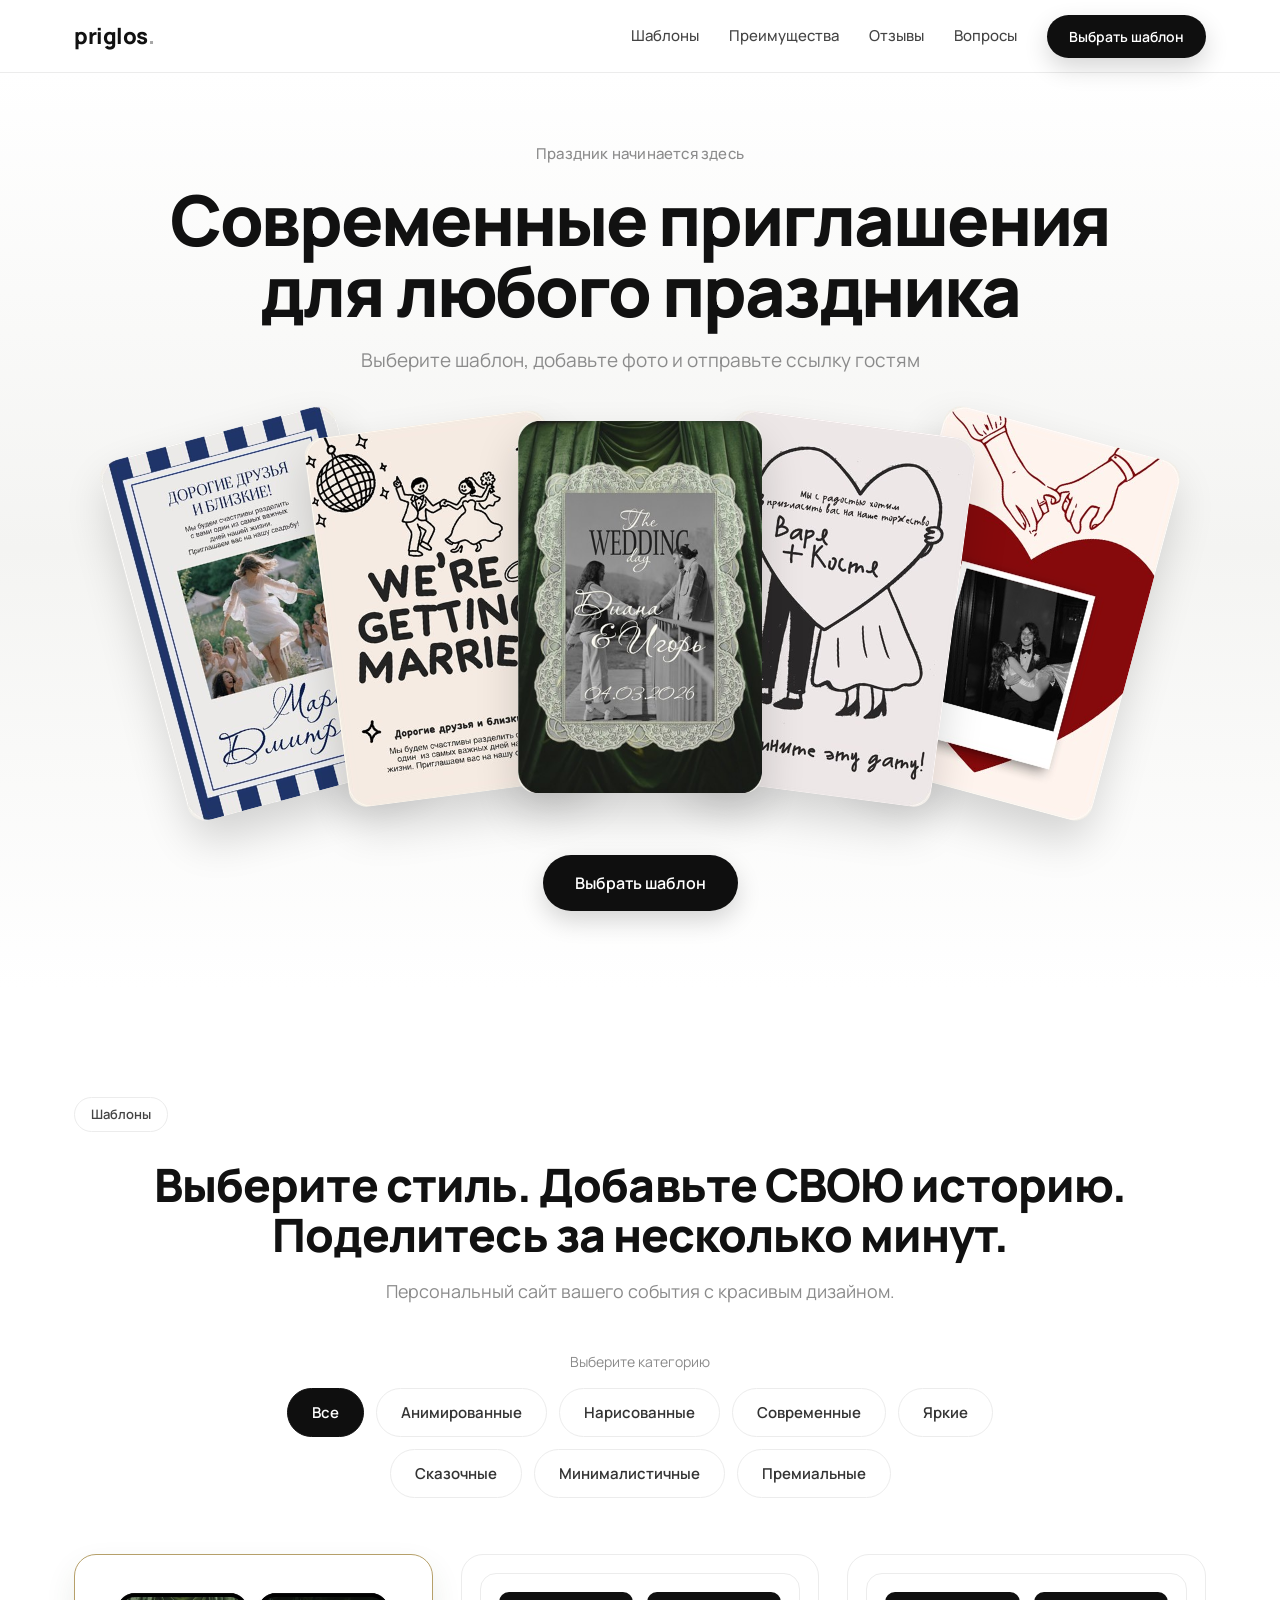
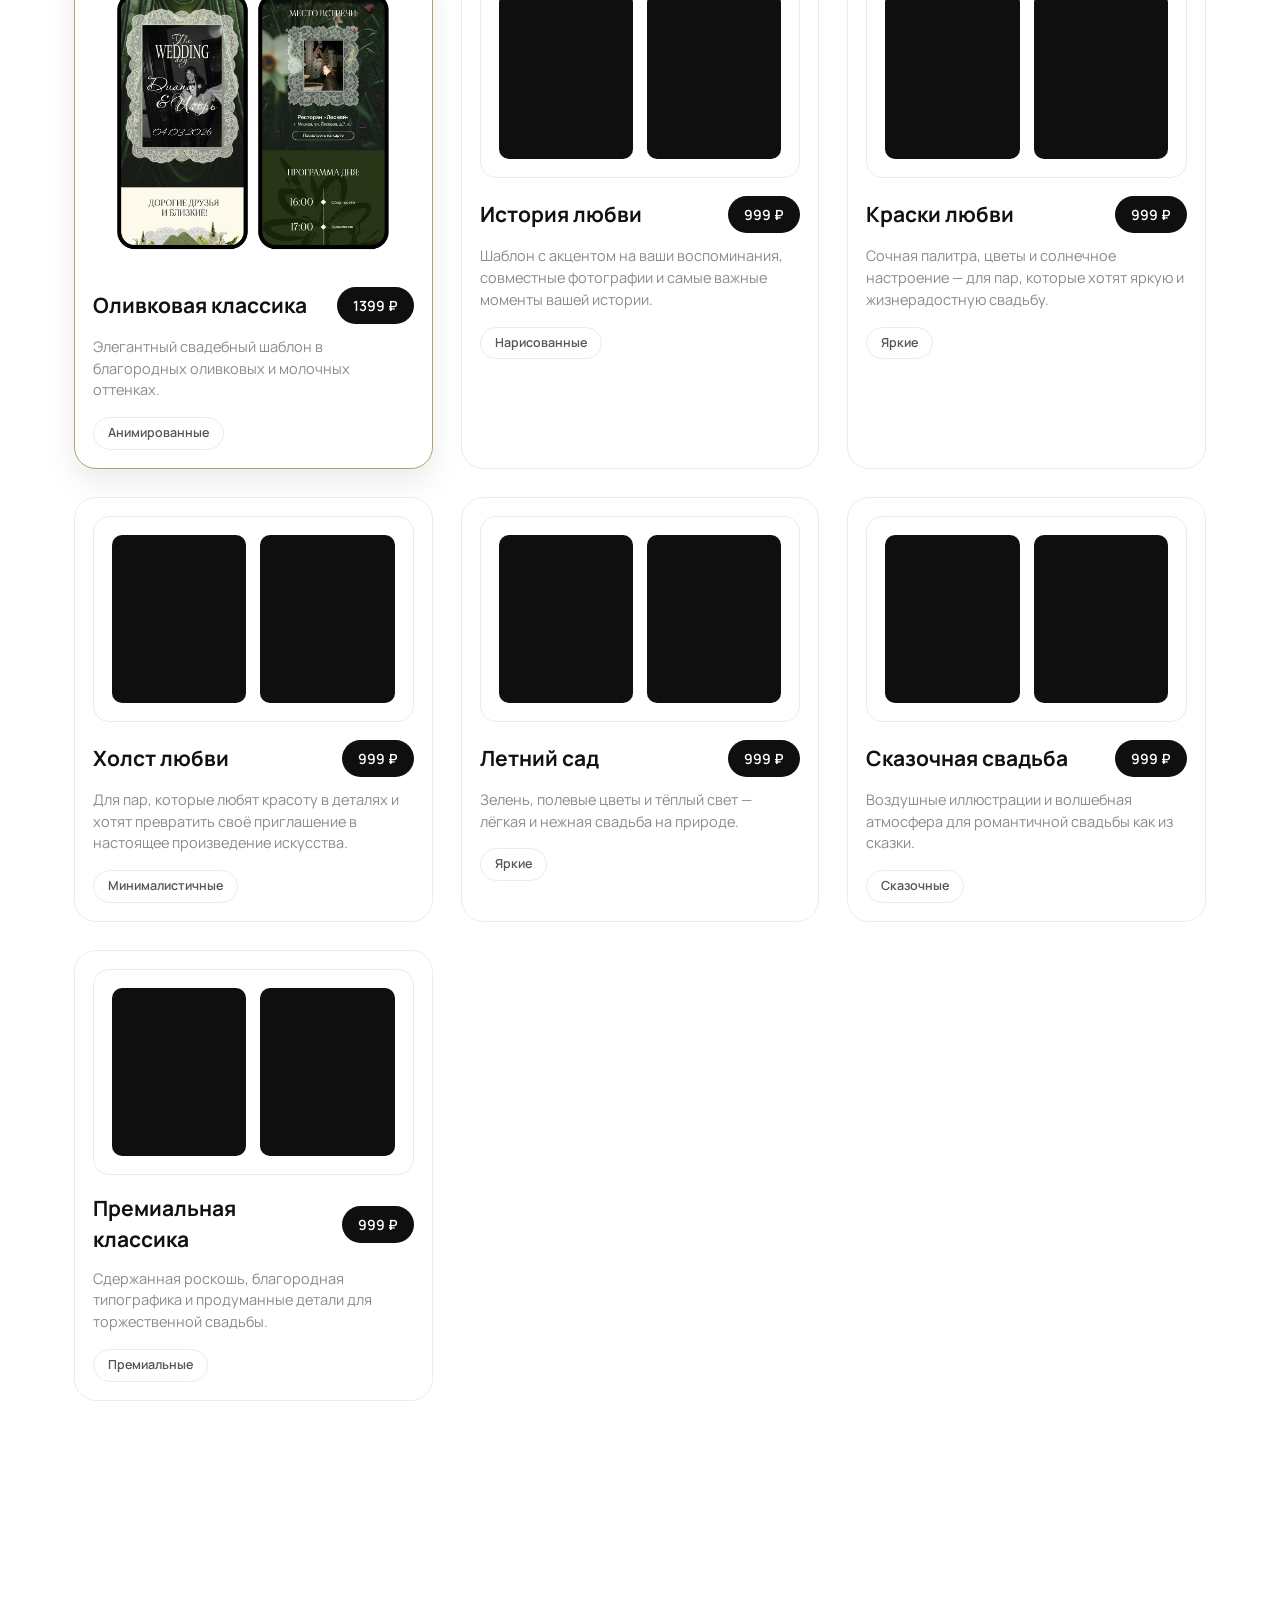
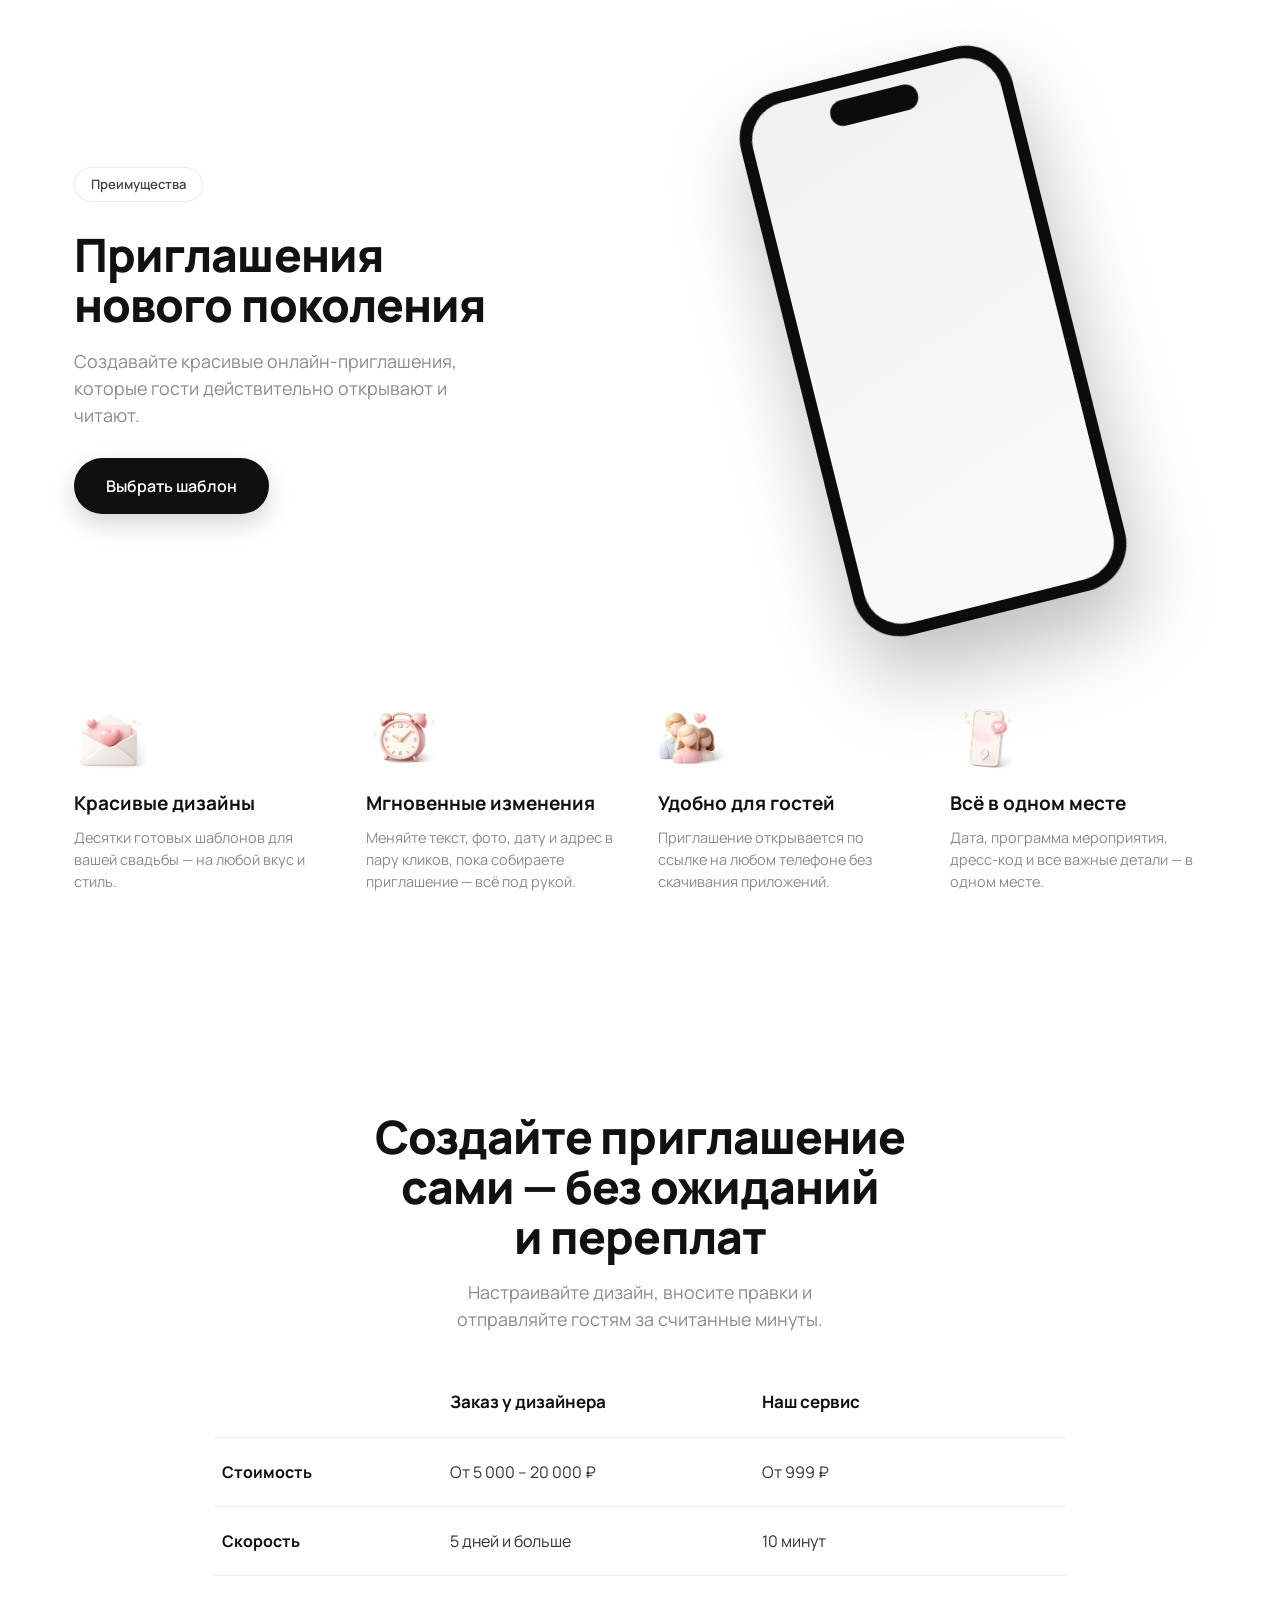
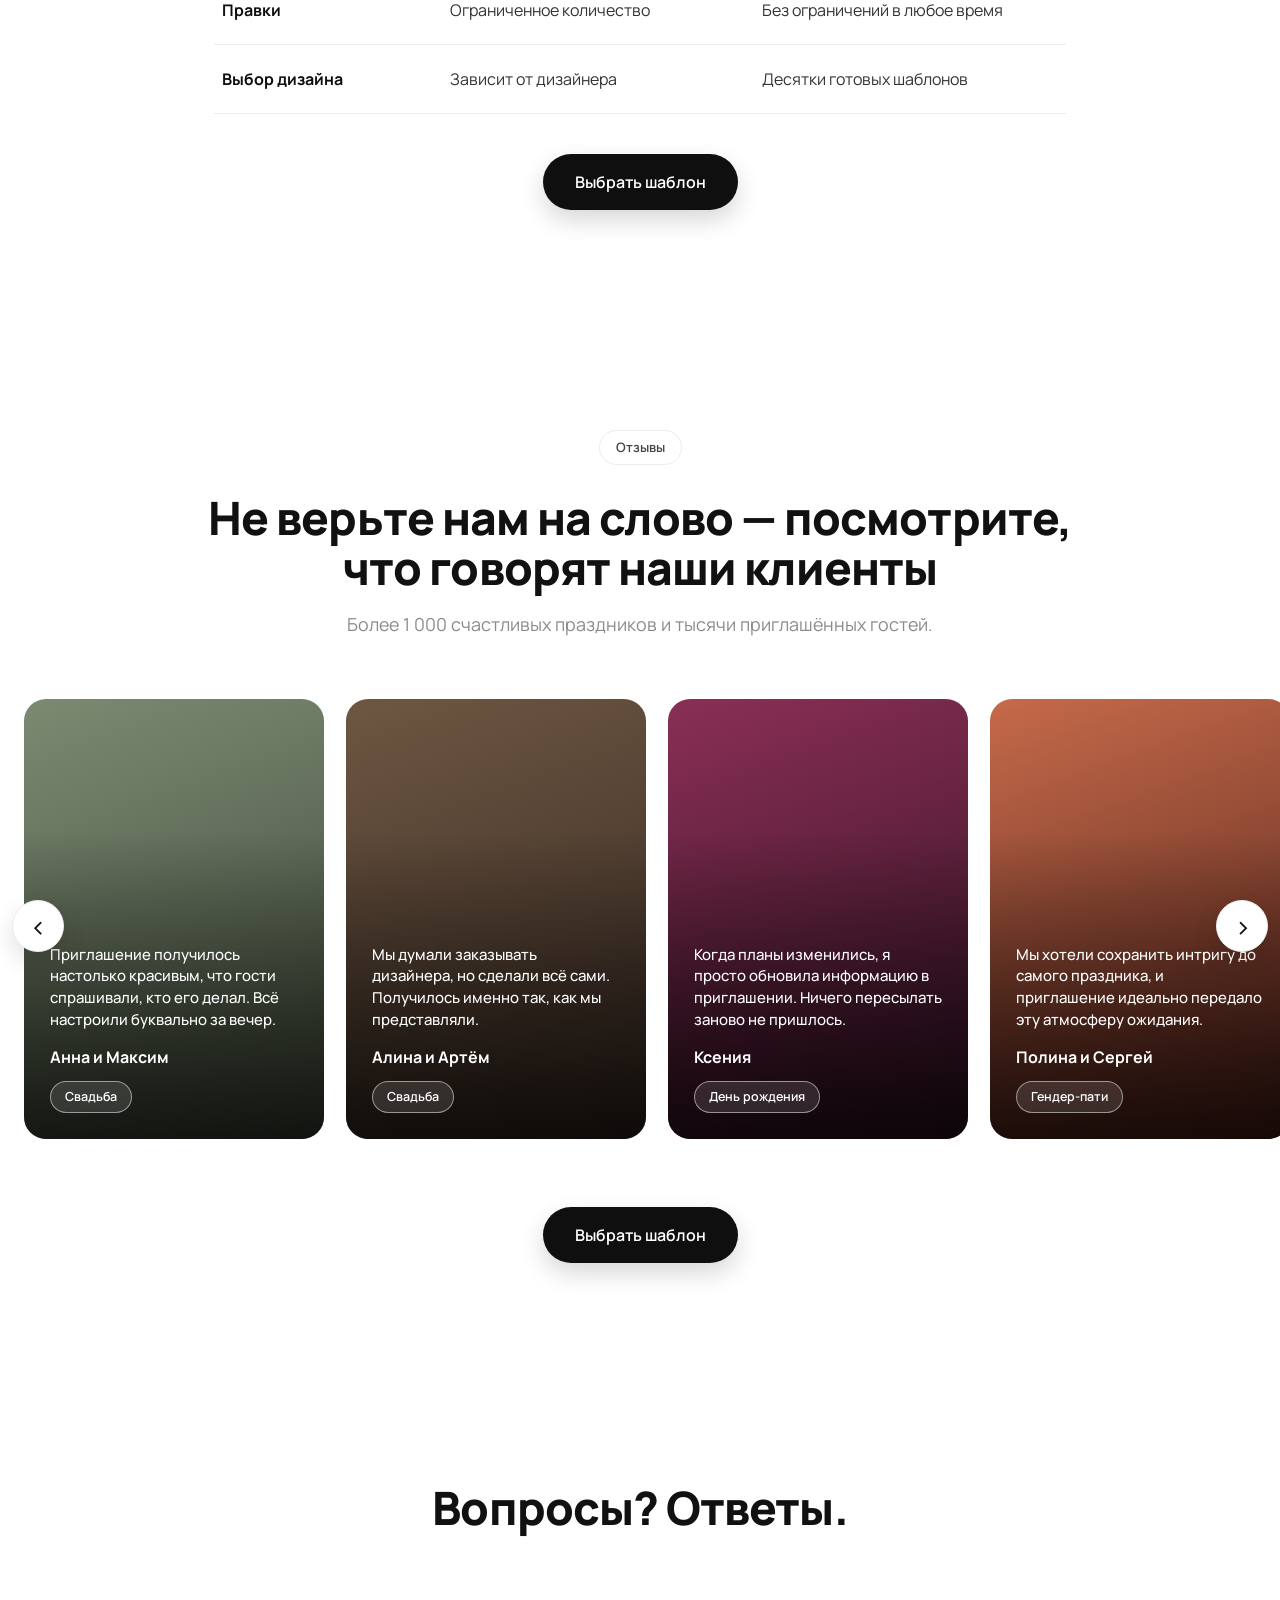
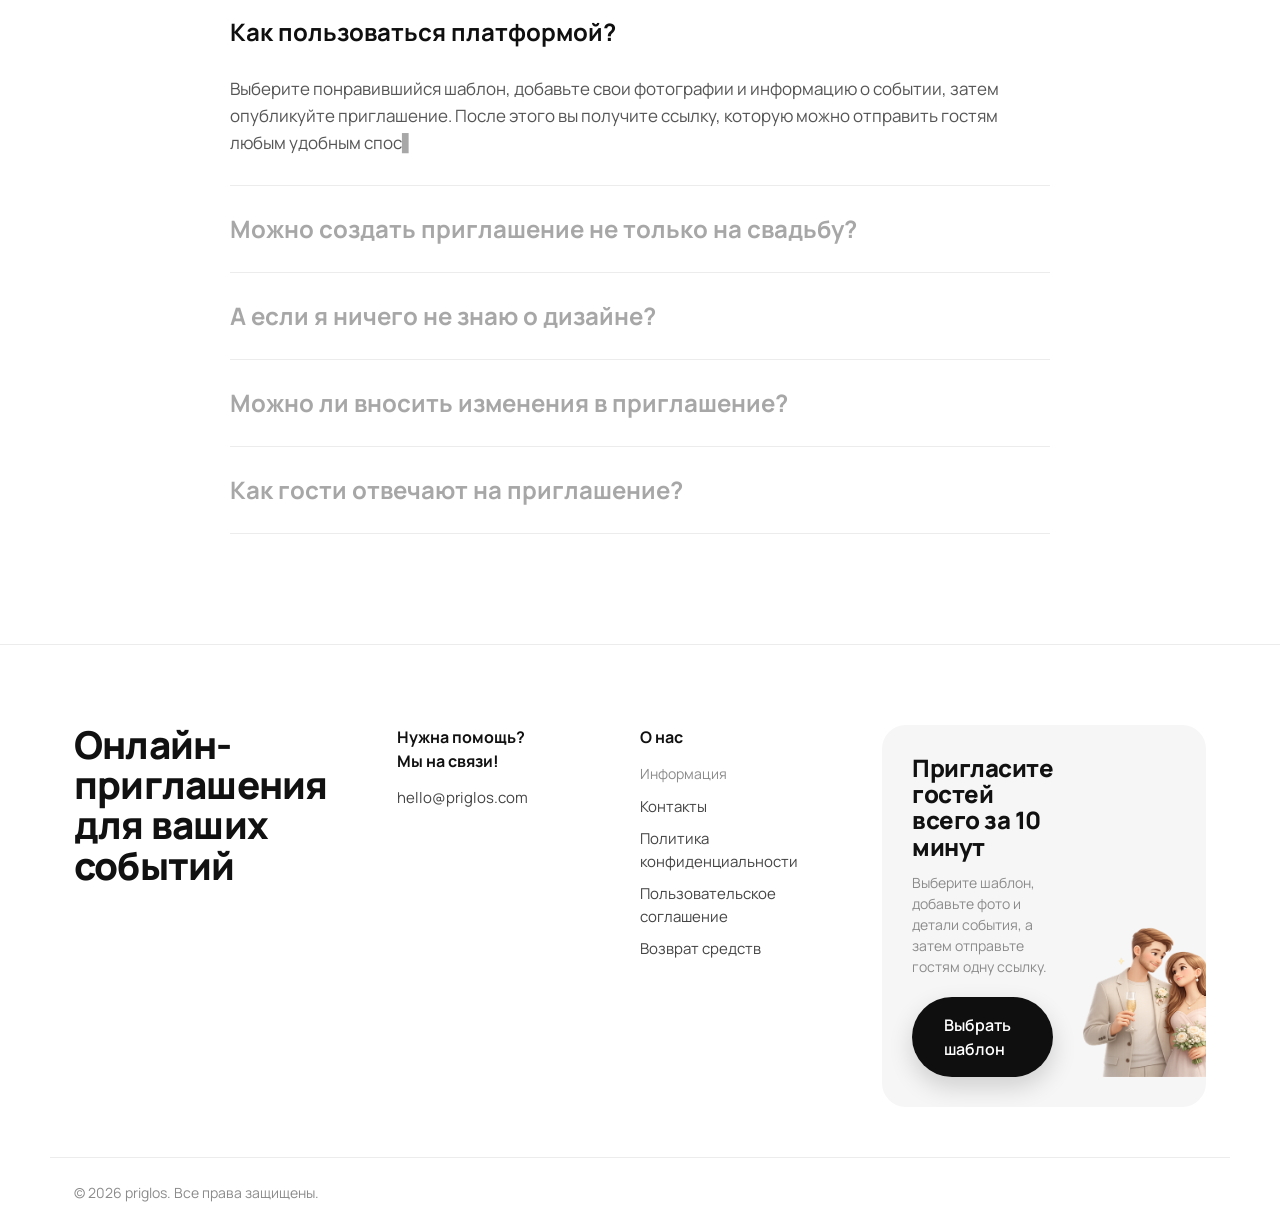
==== index.html @ 884d366d "Свадебное приглашение priglos: сайт, конструктор, шаблоны" ====
<!DOCTYPE html>
<html lang="ru">
<head>
  <meta charset="UTF-8" />
  <meta name="viewport" content="width=device-width, initial-scale=1.0" />
  <title>Онлайн-приглашения для ваших событий</title>
  <meta name="description" content="Современные онлайн-приглашения для любого праздника. Выберите шаблон, добавьте фото и отправьте ссылку гостям." />
  <link rel="preconnect" href="https://fonts.googleapis.com" />
  <link rel="preconnect" href="https://fonts.gstatic.com" crossorigin />
  <link href="https://fonts.googleapis.com/css2?family=Manrope:wght@400;500;600;700;800&display=swap" rel="stylesheet" />
  <link rel="stylesheet" href="styles.css" />
</head>
<body>

  <!-- ░░░ HEADER ░░░ -->
  <header class="header" id="top">
    <div class="container header__inner">
      <a href="#top" class="logo">priglos<span>.</span></a>

      <nav class="nav" id="nav">
        <a href="#templates" class="nav__link">Шаблоны</a>
        <a href="#advantages" class="nav__link">Преимущества</a>
        <a href="#reviews" class="nav__link">Отзывы</a>
        <a href="#faq" class="nav__link">Вопросы</a>
        <a href="#templates" class="btn btn--dark btn--sm js-choose">Выбрать шаблон</a>
      </nav>

      <button class="burger" id="burger" aria-label="Меню" aria-expanded="false">
        <span></span><span></span><span></span>
      </button>
    </div>
  </header>

  <!-- ░░░ HERO ░░░ -->
  <section class="hero">
    <div class="container hero__inner">
      <p class="eyebrow eyebrow--center">Праздник начинается здесь</p>
      <h1 class="hero__title">Современные приглашения<br />для любого праздника</h1>
      <p class="hero__subtitle">Выберите шаблон, добавьте фото и отправьте ссылку гостям</p>

      <div class="hero__fan" aria-hidden="true">
        <div class="fan-card fan-card--1"></div>
        <div class="fan-card fan-card--2"></div>
        <div class="fan-card fan-card--3"></div>
        <div class="fan-card fan-card--4"></div>
        <div class="fan-card fan-card--5"></div>
      </div>

      <a href="#templates" class="btn btn--dark hero__cta js-choose">Выбрать шаблон</a>
    </div>
  </section>

  <!-- ░░░ TEMPLATES ░░░ -->
  <section class="section templates" id="templates">
    <div class="container">
      <div class="tag">Шаблоны</div>
      <h2 class="section__title">Выберите стиль. Добавьте СВОЮ историю.<br />Поделитесь за несколько минут.</h2>
      <p class="section__subtitle">Персональный сайт вашего события с красивым дизайном.</p>

      <p class="filters__label">Выберите категорию</p>
      <div class="filters filters--wrap" data-group="category">
        <button class="pill pill--soft is-active" data-cat="all">Все</button>
        <button class="pill pill--soft" data-cat="animated">Анимированные</button>
        <button class="pill pill--soft" data-cat="elegant">Нарисованные</button>
        <button class="pill pill--soft" data-cat="modern">Современные</button>
        <button class="pill pill--soft" data-cat="bright">Яркие</button>
        <button class="pill pill--soft" data-cat="fairy">Сказочные</button>
        <button class="pill pill--soft" data-cat="minimal">Минималистичные</button>
        <button class="pill pill--soft" data-cat="premium">Премиальные</button>
      </div>

      <div class="cards">
        <article class="card card--feature" data-event="wedding" data-cat="animated" data-theme="olive">
          <div class="card__preview card__preview--img" style="background-image:url('assets/themes/olive/cover.jpg')"></div>
          <div class="card__head">
            <h3 class="card__title">Оливковая классика</h3>
            <span class="price">1399 ₽</span>
          </div>
          <p class="card__text">Элегантный свадебный шаблон в благородных оливковых и молочных оттенках.</p>
          <span class="chip">Анимированные</span>
        </article>

        <!-- серые блоки-плейсхолдеры под будущие шаблоны -->
        <article class="card" data-event="wedding" data-cat="elegant">
          <div class="card__preview">
            <span class="ph"></span><span class="ph"></span>
          </div>
          <div class="card__head">
            <h3 class="card__title">История любви</h3>
            <span class="price">999 ₽</span>
          </div>
          <p class="card__text">Шаблон с акцентом на ваши воспоминания, совместные фотографии и самые важные моменты вашей истории.</p>
          <span class="chip">Нарисованные</span>
        </article>

        <article class="card" data-event="wedding" data-cat="bright">
          <div class="card__preview">
            <span class="ph"></span><span class="ph"></span>
          </div>
          <div class="card__head">
            <h3 class="card__title">Краски любви</h3>
            <span class="price">999 ₽</span>
          </div>
          <p class="card__text">Сочная палитра, цветы и солнечное настроение — для пар, которые хотят яркую и жизнерадостную свадьбу.</p>
          <span class="chip">Яркие</span>
        </article>

        <article class="card" data-event="wedding" data-cat="minimal">
          <div class="card__preview">
            <span class="ph"></span><span class="ph"></span>
          </div>
          <div class="card__head">
            <h3 class="card__title">Холст любви</h3>
            <span class="price">999 ₽</span>
          </div>
          <p class="card__text">Для пар, которые любят красоту в деталях и хотят превратить своё приглашение в настоящее произведение искусства.</p>
          <span class="chip">Минималистичные</span>
        </article>

        <article class="card card--more" data-event="wedding" data-cat="bright">
          <div class="card__preview">
            <span class="ph"></span><span class="ph"></span>
          </div>
          <div class="card__head">
            <h3 class="card__title">Летний сад</h3>
            <span class="price">999 ₽</span>
          </div>
          <p class="card__text">Зелень, полевые цветы и тёплый свет — лёгкая и нежная свадьба на природе.</p>
          <span class="chip">Яркие</span>
        </article>

        <article class="card card--more" data-event="wedding" data-cat="fairy">
          <div class="card__preview">
            <span class="ph"></span><span class="ph"></span>
          </div>
          <div class="card__head">
            <h3 class="card__title">Сказочная свадьба</h3>
            <span class="price">999 ₽</span>
          </div>
          <p class="card__text">Воздушные иллюстрации и волшебная атмосфера для романтичной свадьбы как из сказки.</p>
          <span class="chip">Сказочные</span>
        </article>

        <article class="card card--more" data-event="wedding" data-cat="premium">
          <div class="card__preview">
            <span class="ph"></span><span class="ph"></span>
          </div>
          <div class="card__head">
            <h3 class="card__title">Премиальная классика</h3>
            <span class="price">999 ₽</span>
          </div>
          <p class="card__text">Сдержанная роскошь, благородная типографика и продуманные детали для торжественной свадьбы.</p>
          <span class="chip">Премиальные</span>
        </article>
      </div>

      <div class="center">
        <button class="btn btn--ghost" id="showMore">Показать еще</button>
      </div>
    </div>
  </section>

  <!-- ░░░ ADVANTAGES ░░░ -->
  <section class="section advantages" id="advantages">
    <div class="container advantages__top">
      <div class="advantages__intro">
        <div class="tag">Преимущества</div>
        <h2 class="section__title section__title--left">Приглашения<br />нового поколения</h2>
        <p class="section__subtitle section__subtitle--left">Создавайте красивые онлайн-приглашения, которые гости действительно открывают и читают.</p>
        <a href="#templates" class="btn btn--dark js-choose">Выбрать шаблон</a>
      </div>

      <div class="phone" aria-hidden="true">
        <div class="phone__frame">
          <div class="phone__notch"></div>
          <div class="phone__screen"></div>
        </div>
      </div>
    </div>

    <div class="container features">
      <div class="feature">
        <img class="feature__icon" src="assets/icon-envelope.png" alt="" loading="lazy" width="72" height="72" />
        <h3 class="feature__title">Красивые дизайны</h3>
        <p class="feature__text">Десятки готовых шаблонов для вашей свадьбы — на любой вкус и стиль.</p>
      </div>
      <div class="feature">
        <img class="feature__icon" src="assets/icon-clock.png" alt="" loading="lazy" width="72" height="72" />
        <h3 class="feature__title">Мгновенные изменения</h3>
        <p class="feature__text">Меняйте текст, фото, дату и адрес в пару кликов, пока собираете приглашение — всё под рукой.</p>
      </div>
      <div class="feature">
        <img class="feature__icon" src="assets/icon-people.png" alt="" loading="lazy" width="72" height="72" />
        <h3 class="feature__title">Удобно для гостей</h3>
        <p class="feature__text">Приглашение открывается по ссылке на любом телефоне без скачивания приложений.</p>
      </div>
      <div class="feature">
        <img class="feature__icon" src="assets/icon-phone.png" alt="" loading="lazy" width="72" height="72" />
        <h3 class="feature__title">Всё в одном месте</h3>
        <p class="feature__text">Дата, программа мероприятия, дресс-код и все важные детали — в одном месте.</p>
      </div>
    </div>
  </section>

  <!-- ░░░ COMPARISON ░░░ -->
  <section class="section compare">
    <div class="container compare__inner">
      <h2 class="section__title">Создайте приглашение<br />сами — без ожиданий<br />и переплат</h2>
      <p class="section__subtitle">Настраивайте дизайн, вносите правки и<br class="br-desktop" />отправляйте гостям за считанные минуты.</p>

      <div class="table">
        <div class="table__row table__row--head">
          <div class="table__cell"></div>
          <div class="table__cell table__cell--th">Заказ у дизайнера</div>
          <div class="table__cell table__cell--th">Наш сервис</div>
        </div>
        <div class="table__row">
          <div class="table__cell table__cell--key">Стоимость</div>
          <div class="table__cell">От 5 000 – 20 000 ₽</div>
          <div class="table__cell">От 999 ₽</div>
        </div>
        <div class="table__row">
          <div class="table__cell table__cell--key">Скорость</div>
          <div class="table__cell">5 дней и больше</div>
          <div class="table__cell">10 минут</div>
        </div>
        <div class="table__row">
          <div class="table__cell table__cell--key">Правки</div>
          <div class="table__cell">Ограниченное количество</div>
          <div class="table__cell">Без ограничений в любое время</div>
        </div>
        <div class="table__row">
          <div class="table__cell table__cell--key">Выбор дизайна</div>
          <div class="table__cell">Зависит от дизайнера</div>
          <div class="table__cell">Десятки готовых шаблонов</div>
        </div>
      </div>

      <div class="center">
        <a href="#templates" class="btn btn--dark js-choose">Выбрать шаблон</a>
      </div>
    </div>
  </section>

  <!-- ░░░ REVIEWS ░░░ -->
  <section class="section reviews" id="reviews">
    <div class="container">
      <div class="tag tag--center">Отзывы</div>
      <h2 class="section__title">Не верьте нам на слово — посмотрите,<br />что говорят наши клиенты</h2>
      <p class="section__subtitle">Более 1 000 счастливых праздников и тысячи приглашённых гостей.</p>
    </div>

    <div class="carousel">
      <button class="carousel__arrow carousel__arrow--prev" id="prev" aria-label="Назад">‹</button>

      <div class="carousel__track" id="track">
        <article class="review review--g1">
          <div class="review__shade"></div>
          <div class="review__body">
            <p class="review__quote">Приглашение получилось настолько красивым, что гости спрашивали, кто его делал. Всё настроили буквально за вечер.</p>
            <p class="review__author">Анна и Максим</p>
            <span class="chip chip--light">Свадьба</span>
          </div>
        </article>

        <article class="review review--g2">
          <div class="review__shade"></div>
          <div class="review__body">
            <p class="review__quote">Мы думали заказывать дизайнера, но сделали всё сами. Получилось именно так, как мы представляли.</p>
            <p class="review__author">Алина и Артём</p>
            <span class="chip chip--light">Свадьба</span>
          </div>
        </article>

        <article class="review review--g3">
          <div class="review__shade"></div>
          <div class="review__body">
            <p class="review__quote">Когда планы изменились, я просто обновила информацию в приглашении. Ничего пересылать заново не пришлось.</p>
            <p class="review__author">Ксения</p>
            <span class="chip chip--light">День рождения</span>
          </div>
        </article>

        <article class="review review--g4">
          <div class="review__shade"></div>
          <div class="review__body">
            <p class="review__quote">Мы хотели сохранить интригу до самого праздника, и приглашение идеально передало эту атмосферу ожидания.</p>
            <p class="review__author">Полина и Сергей</p>
            <span class="chip chip--light">Гендер-пати</span>
          </div>
        </article>

        <article class="review review--g5">
          <div class="review__shade"></div>
          <div class="review__body">
            <p class="review__quote">За весь период подготовки к свадьбе это был самый простой сервис, которым мы пользовались.</p>
            <p class="review__author">Светлана и Алексей</p>
            <span class="chip chip--light">Свадьба</span>
          </div>
        </article>

        <article class="review review--g6">
          <div class="review__shade"></div>
          <div class="review__body">
            <p class="review__quote">Сделала приглашение буквально за полчаса. Получилось как маленький персональный сайт про мой праздник.</p>
            <p class="review__author">Екатерина</p>
            <span class="chip chip--light">День рождения</span>
          </div>
        </article>

        <article class="review review--g7">
          <div class="review__shade"></div>
          <div class="review__body">
            <p class="review__quote">Все родители сразу подтвердили участие через сайт. Никаких бесконечных сообщений в родительском чате.</p>
            <p class="review__author">Елена, мама Артёма</p>
            <span class="chip chip--light">Детский праздник</span>
          </div>
        </article>
      </div>

      <button class="carousel__arrow carousel__arrow--next" id="next" aria-label="Вперёд">›</button>
    </div>

    <div class="center center--gap">
      <a href="#templates" class="btn btn--dark js-choose">Выбрать шаблон</a>
    </div>
  </section>

  <!-- ░░░ FAQ ░░░ -->
  <section class="section faq" id="faq">
    <div class="container">
      <h2 class="section__title">Вопросы? Ответы.</h2>

      <div class="faq__list" id="faqList">
        <div class="faq__item is-open">
          <button class="faq__q" data-answer="0">Как пользоваться платформой?</button>
          <div class="faq__panel"><p class="faq__text"></p></div>
        </div>
        <div class="faq__item">
          <button class="faq__q" data-answer="1">Можно создать приглашение не только на свадьбу?</button>
          <div class="faq__panel"><p class="faq__text"></p></div>
        </div>
        <div class="faq__item">
          <button class="faq__q" data-answer="2">А если я ничего не знаю о дизайне?</button>
          <div class="faq__panel"><p class="faq__text"></p></div>
        </div>
        <div class="faq__item">
          <button class="faq__q" data-answer="3">Можно ли вносить изменения в приглашение?</button>
          <div class="faq__panel"><p class="faq__text"></p></div>
        </div>
        <div class="faq__item">
          <button class="faq__q" data-answer="4">Как гости отвечают на приглашение?</button>
          <div class="faq__panel"><p class="faq__text"></p></div>
        </div>
      </div>
    </div>
  </section>

  <!-- ░░░ FOOTER ░░░ -->
  <footer class="footer">
    <div class="container footer__inner">
      <div class="footer__brand">
        <h2 class="footer__title">Онлайн-<br />приглашения<br />для ваших<br />событий</h2>
      </div>

      <div class="footer__col">
        <p class="footer__head">Нужна помощь?<br />Мы на связи!</p>
        <a href="mailto:hello@priglos.com" class="footer__link">hello@priglos.com</a>
      </div>

      <div class="footer__col">
        <p class="footer__head">О нас</p>
        <p class="footer__muted">Информация</p>
        <a href="#" class="footer__link">Контакты</a>
        <a href="#" class="footer__link">Политика конфиденциальности</a>
        <a href="#" class="footer__link">Пользовательское соглашение</a>
        <a href="#" class="footer__link">Возврат средств</a>
      </div>

      <div class="footer__cta">
        <div class="footer__cta-text">
          <h3 class="footer__cta-title">Пригласите гостей<br />всего за 10 минут</h3>
          <p class="footer__cta-sub">Выберите шаблон, добавьте фото и детали события, а затем отправьте гостям одну ссылку.</p>
          <a href="#templates" class="btn btn--dark js-choose">Выбрать шаблон</a>
        </div>
        <img class="footer__cta-img" src="assets/footer-couple.png" alt="Счастливая пара" loading="lazy" width="170" height="159" />
      </div>
    </div>
    <div class="container footer__bottom">
      <span>© 2026 priglos. Все права защищены.</span>
    </div>
  </footer>

  <script src="script.js"></script>
</body>
</html>
---- styles.css ----
/* ░░░ TOKENS ░░░ */
:root {
  --black: #0f0f0f;
  --ink: #111111;
  --muted: #8b8b8b;
  --muted-2: #a7a7a7;
  --line: #ececec;
  --bg: #ffffff;
  --bg-soft: #f6f6f6;
  --ph: #d9d9d9;
  --radius: 28px;
  --radius-sm: 999px;
  --maxw: 1180px;
  --ease: cubic-bezier(.22,.61,.36,1);
}

* { box-sizing: border-box; margin: 0; padding: 0; }

html { scroll-behavior: smooth; }

body {
  font-family: 'Manrope', system-ui, -apple-system, 'Segoe UI', Roboto, Arial, sans-serif;
  color: var(--ink);
  background: var(--bg);
  line-height: 1.5;
  -webkit-font-smoothing: antialiased;
}

img { max-width: 100%; display: block; }
a { color: inherit; text-decoration: none; }
button { font-family: inherit; cursor: pointer; border: none; background: none; }

.container { width: 100%; max-width: var(--maxw); margin: 0 auto; padding: 0 24px; }
.center { display: flex; justify-content: center; margin-top: 40px; }
.center--gap { margin-top: 48px; }
.section { padding: 110px 0; }

/* ░░░ TYPO HELPERS ░░░ */
.eyebrow {
  color: var(--muted);
  font-size: 15px;
  font-weight: 500;
  letter-spacing: .2px;
}
.eyebrow--center { text-align: center; }

.section__title {
  text-align: center;
  font-size: clamp(28px, 4vw, 46px);
  font-weight: 800;
  letter-spacing: -.02em;
  line-height: 1.08;
}
.section__title--left { text-align: left; }

.section__subtitle {
  text-align: center;
  color: var(--muted);
  font-size: clamp(15px, 1.4vw, 18px);
  margin-top: 18px;
}
.section__subtitle--left { text-align: left; }

.tag {
  display: inline-block;
  padding: 7px 16px;
  border: 1px solid var(--line);
  border-radius: var(--radius-sm);
  font-size: 13px;
  font-weight: 600;
  color: #444;
  margin-bottom: 28px;
}
.tag--center { display: block; width: fit-content; margin-left: auto; margin-right: auto; }

/* ░░░ BUTTONS ░░░ */
.btn {
  display: inline-flex;
  align-items: center;
  justify-content: center;
  border-radius: var(--radius-sm);
  font-weight: 600;
  font-size: 16px;
  padding: 16px 32px;
  transition: transform .2s var(--ease), background .2s, box-shadow .2s;
}
.btn:hover { transform: translateY(-2px); }
.btn--dark { background: var(--black); color: #fff; box-shadow: 0 10px 24px rgba(0,0,0,.16); }
.btn--dark:hover { box-shadow: 0 14px 30px rgba(0,0,0,.24); }
.btn--ghost { background: #fff; color: var(--ink); border: 1px solid var(--line); }
.btn--ghost:hover { background: var(--bg-soft); }
.btn--sm { padding: 11px 22px; font-size: 14px; }

/* ░░░ HEADER ░░░ */
.header {
  position: sticky;
  top: 0;
  z-index: 100;
  background: rgba(255,255,255,.82);
  backdrop-filter: blur(14px);
  border-bottom: 1px solid var(--line);
}
.header__inner {
  display: flex;
  align-items: center;
  justify-content: space-between;
  height: 72px;
}
.logo { font-size: 22px; font-weight: 800; letter-spacing: -.02em; }
.logo span { color: var(--muted-2); }

.nav { display: flex; align-items: center; gap: 30px; }
.nav__link { font-size: 15px; font-weight: 500; color: #444; transition: color .2s; }
.nav__link:hover { color: var(--black); }

.burger { display: none; flex-direction: column; gap: 5px; width: 44px; height: 44px;
  align-items: center; justify-content: center; border: 1px solid var(--line); border-radius: 50%; }
.burger span { width: 18px; height: 2px; background: var(--ink); border-radius: 2px; transition: .25s; }
.burger.is-open span:nth-child(1) { transform: translateY(7px) rotate(45deg); }
.burger.is-open span:nth-child(2) { opacity: 0; }
.burger.is-open span:nth-child(3) { transform: translateY(-7px) rotate(-45deg); }

/* ░░░ HERO ░░░ */
.hero {
  background: linear-gradient(180deg, #ffffff 0%, #f4f4f2 52%, #ffffff 100%);
  padding-top: 70px;
  overflow: hidden;
}
.hero__inner { text-align: center; }
.hero__title {
  font-size: clamp(34px, 6vw, 70px);
  font-weight: 800;
  letter-spacing: -.03em;
  line-height: 1.02;
  margin: 18px 0 20px;
}
.hero__subtitle { color: var(--muted); font-size: clamp(15px, 1.6vw, 19px); }

.hero__fan {
  position: relative;
  height: 420px;
  margin-top: 46px;
  display: flex;
  align-items: flex-start;
  justify-content: center;
}
.fan-card {
  position: absolute;
  top: 0;
  width: 244px;
  height: 372px;
  background: #f2efe9 center/cover no-repeat;
  border-radius: 18px;
  transform-origin: bottom center;
  box-shadow: 0 22px 44px rgba(0,0,0,.16);
  transition: transform .6s var(--ease), box-shadow .6s var(--ease);
}
.fan-card--1 { background-image: url('assets/hero/card1.jpg'); transform: translateX(-330px) rotate(-15deg); z-index: 1; }
.fan-card--2 { background-image: url('assets/hero/card2.jpg'); transform: translateX(-168px) rotate(-7.5deg); z-index: 2; }
.fan-card--3 { background-image: url('assets/hero/card3.jpg'); transform: translateX(0) rotate(0deg); z-index: 3; }
.fan-card--4 { background-image: url('assets/hero/card4.jpg'); transform: translateX(168px) rotate(7.5deg); z-index: 2; }
.fan-card--5 { background-image: url('assets/hero/card5.jpg'); transform: translateX(330px) rotate(15deg); z-index: 1; }

/* десктоп: наведение в центр веера — карточки красиво разлетаются (только устройства с реальным ховером) */
@media (hover: hover) and (pointer: fine) {
  .hero__fan:hover .fan-card { box-shadow: 0 32px 60px rgba(0,0,0,.2); }
  .hero__fan:hover .fan-card--1 { transform: translateX(-446px) translateY(-22px) rotate(-20deg); }
  .hero__fan:hover .fan-card--2 { transform: translateX(-228px) translateY(-10px) rotate(-10deg); }
  .hero__fan:hover .fan-card--3 { transform: translateX(0) translateY(-30px) rotate(0deg) scale(1.05); }
  .hero__fan:hover .fan-card--4 { transform: translateX(228px) translateY(-10px) rotate(10deg); }
  .hero__fan:hover .fan-card--5 { transform: translateX(446px) translateY(-22px) rotate(20deg); }
}

.hero__cta { margin: 14px 0 76px; }

/* ░░░ TEMPLATES ░░░ */
.templates { background: #fff; }
.filters__label { text-align: center; color: var(--muted); font-size: 14px; margin: 46px 0 16px; }
.filters { display: flex; justify-content: center; gap: 12px; }
.filters--wrap { flex-wrap: wrap; max-width: 760px; margin: 0 auto; }

.pill {
  padding: 13px 24px;
  border-radius: var(--radius-sm);
  border: 1px solid var(--line);
  background: #fff;
  font-size: 15px;
  font-weight: 600;
  color: #333;
  box-shadow: 0 4px 10px rgba(0,0,0,.03);
  transition: .2s var(--ease);
}
.pill:hover { border-color: #c9c9c9; }
.pill.is-active { background: var(--black); color: #fff; border-color: var(--black); }
.pill--soft { box-shadow: none; }

.cards {
  display: grid;
  grid-template-columns: repeat(3, 1fr);
  gap: 28px;
  margin-top: 56px;
}
.card {
  border: 1px solid var(--line);
  border-radius: 22px;
  padding: 18px;
  background: #fff;
  transition: transform .25s var(--ease), box-shadow .25s;
}
.card:hover { transform: translateY(-4px); box-shadow: 0 20px 40px rgba(0,0,0,.07); }
.card--more { display: none; }
.cards.is-expanded .card--more {
  display: block;
  animation: cardIn .5s var(--ease) both;
}
@keyframes cardIn {
  from { opacity: 0; transform: translateY(24px); }
  to   { opacity: 1; transform: translateY(0); }
}
.card__preview {
  display: flex;
  gap: 14px;
  background: #fff;
  border: 1px solid var(--line);
  border-radius: 16px;
  padding: 18px;
  margin-bottom: 18px;
}
.card__preview .ph {
  flex: 1;
  aspect-ratio: 4/5;
  background: var(--black);
  border-radius: 10px;
}
/* карточка реального шаблона с превью-картинкой */
.card--feature { border-color: #b6a06a; box-shadow: 0 14px 30px rgba(58,74,35,.10); }
.card__preview--img {
  display: block;
  padding: 0;
  border: none;
  aspect-ratio: 6928 / 6404;
  background-size: contain;
  background-position: center;
  background-repeat: no-repeat;
  overflow: hidden;
}
/* скрытие карточек фильтром (перебивает раскрытие .card--more) */
.card.is-hidden { display: none !important; }
.card__head { display: flex; align-items: center; justify-content: space-between; gap: 12px; }
.card__title { font-size: 21px; font-weight: 700; }
.price {
  background: var(--black);
  color: #fff;
  font-size: 14px;
  font-weight: 600;
  padding: 8px 16px;
  border-radius: var(--radius-sm);
  white-space: nowrap;
}
.card__text { color: var(--muted); font-size: 14.5px; margin: 12px 0 16px; }
.chip {
  display: inline-block;
  font-size: 12.5px;
  font-weight: 600;
  color: #555;
  padding: 6px 14px;
  border: 1px solid var(--line);
  border-radius: var(--radius-sm);
}

/* ░░░ ADVANTAGES ░░░ */
.advantages { background: #fff; }
.advantages__top {
  display: grid;
  grid-template-columns: 1fr 1fr;
  gap: 40px;
  align-items: center;
}
.advantages__intro .btn { margin-top: 30px; }
.advantages__intro .section__subtitle { max-width: 420px; }

.phone { display: flex; justify-content: center; }
.phone__frame {
  position: relative;
  width: 280px;
  height: 560px;
  background: #0c0c0c;
  border-radius: 48px;
  padding: 12px;
  box-shadow: 0 40px 80px rgba(0,0,0,.25);
  transform: rotate(-14deg);
}
.phone__notch {
  position: absolute;
  top: 24px; left: 50%; transform: translateX(-50%);
  width: 90px; height: 26px; background: #0c0c0c; border-radius: 14px; z-index: 2;
}
.phone__screen {
  width: 100%; height: 100%;
  border-radius: 38px;
  background: linear-gradient(160deg, #f1f1f1, #fafafa);
}

.features {
  display: grid;
  grid-template-columns: repeat(4, 1fr);
  gap: 36px;
  margin-top: 80px;
}
.feature__icon { width: 72px; height: 72px; object-fit: contain; margin-bottom: 16px; }
.feature__title { font-size: 19px; font-weight: 700; margin-bottom: 10px; }
.feature__text { color: var(--muted); font-size: 14.5px; }

/* ░░░ COMPARE ░░░ */
.compare { background: #fff; }
.compare__inner { max-width: 900px; }
.table { margin-top: 56px; }
.table__row {
  display: grid;
  grid-template-columns: 1fr 1.4fr 1.4fr;
  gap: 16px;
  padding: 22px 8px;
  border-bottom: 1px solid var(--line);
  align-items: center;
}
.table__row--head { padding-top: 0; }
.table__cell { font-size: 16px; color: #333; }
.table__cell--th { font-weight: 700; color: var(--black); font-size: 17px; }
.table__cell--key { font-weight: 700; color: var(--black); }

/* ░░░ REVIEWS ░░░ */
.reviews { background: #fff; overflow: hidden; }
.carousel {
  position: relative;
  margin-top: 56px;
}
.carousel__track {
  display: flex;
  gap: 22px;
  overflow-x: auto;
  scroll-snap-type: x mandatory;
  scroll-behavior: smooth;
  padding: 6px 24px 20px;
  scrollbar-width: none;
}
.carousel__track::-webkit-scrollbar { display: none; }

.review {
  position: relative;
  flex: 0 0 300px;
  height: 440px;
  border-radius: 22px;
  overflow: hidden;
  scroll-snap-align: center;
  display: flex;
  align-items: flex-end;
  color: #fff;
}
.review--g1 { background: linear-gradient(160deg,#7c8a72,#3c4536); }
.review--g2 { background: linear-gradient(160deg,#6e5742,#332620); }
.review--g3 { background: linear-gradient(160deg,#8a2f55,#2c1020); }
.review--g4 { background: linear-gradient(160deg,#c66a4a,#4a1f18); }
.review--g5 { background: linear-gradient(160deg,#5a4a6b,#241b30); }
.review--g6 { background: linear-gradient(160deg,#9a3b3b,#2c1414); }
.review--g7 { background: linear-gradient(160deg,#4d6b78,#1d2a30); }
.review__shade {
  position: absolute; inset: 0;
  background: linear-gradient(180deg, rgba(0,0,0,0) 30%, rgba(0,0,0,.72) 100%);
}
.review__body { position: relative; z-index: 2; padding: 26px; }
.review__quote { font-size: 15px; line-height: 1.45; font-weight: 500; }
.review__author { font-weight: 700; margin: 14px 0 12px; }
.chip--light {
  color: #fff;
  border-color: rgba(255,255,255,.5);
  background: rgba(255,255,255,.12);
}

.carousel__arrow {
  position: absolute;
  top: 50%; transform: translateY(-50%);
  z-index: 10;
  width: 52px; height: 52px;
  border-radius: 50%;
  background: #fff;
  border: 1px solid var(--line);
  box-shadow: 0 10px 24px rgba(0,0,0,.12);
  font-size: 28px;
  line-height: 1;
  color: var(--ink);
  display: flex; align-items: center; justify-content: center;
  transition: .2s;
}
.carousel__arrow:hover { background: var(--black); color: #fff; }
.carousel__arrow--prev { left: 12px; }
.carousel__arrow--next { right: 12px; }

/* ░░░ FAQ (аккордеон) ░░░ */
.faq { background: #fff; }
.faq__list {
  max-width: 820px;
  margin: 56px auto 0;
  display: flex;
  flex-direction: column;
}
.faq__item { border-bottom: 1px solid var(--line); }
.faq__q {
  width: 100%;
  text-align: left;
  padding: 28px 0;
  font-size: clamp(18px, 2vw, 24px);
  font-weight: 700;
  color: var(--muted-2);
  transition: color .25s;
  line-height: 1.25;
}
.faq__q:hover { color: #555; }
.faq__item.is-open .faq__q { color: var(--black); }

.faq__panel {
  overflow: hidden;
  max-height: 0;
  transition: max-height .45s var(--ease);
}
.faq__item.is-open .faq__panel { max-height: 320px; }
.faq__text {
  margin: 0 0 28px;
  font-size: 17px;
  color: #555;
  line-height: 1.6;
}
.faq__text::after { content: '▌'; color: var(--muted-2); animation: blink 1s steps(1) infinite; }
.faq__text.done::after { content: ''; }
@keyframes blink { 50% { opacity: 0; } }

/* ░░░ FOOTER ░░░ */
.footer { background: #fff; border-top: 1px solid var(--line); padding: 80px 0 40px; }
.footer__inner {
  display: grid;
  grid-template-columns: 1.4fr 1fr 1fr 1.6fr;
  gap: 40px;
}
.footer__title { font-size: clamp(26px, 3vw, 40px); font-weight: 800; letter-spacing: -.02em; line-height: 1.05; }
.footer__head { font-weight: 700; margin-bottom: 14px; }
.footer__muted { color: var(--muted); font-size: 14px; margin-bottom: 12px; }
.footer__link { display: block; color: #444; font-size: 15px; margin-bottom: 10px; transition: color .2s; }
.footer__link:hover { color: var(--black); }

.footer__cta {
  background: var(--bg-soft);
  border-radius: 24px;
  padding: 30px;
  display: flex;
  gap: 20px;
  align-items: center;
  overflow: hidden;
}
.footer__cta-title { font-size: 24px; font-weight: 800; letter-spacing: -.02em; line-height: 1.1; }
.footer__cta-sub { color: var(--muted); font-size: 14px; margin: 12px 0 20px; }
.footer__cta-img {
  flex: 0 0 170px;
  align-self: flex-end;
  width: 170px;
  height: auto;
  object-fit: contain;
}
.footer__bottom {
  margin-top: 50px;
  padding-top: 24px;
  border-top: 1px solid var(--line);
  color: var(--muted);
  font-size: 14px;
}

/* ░░░ RESPONSIVE ░░░ */
@media (max-width: 980px) {
  .section { padding: 80px 0; }
  .nav { display: none; }
  .burger { display: flex; }
  .nav.is-open {
    display: flex;
    position: absolute;
    top: 72px; left: 0; right: 0;
    flex-direction: column;
    align-items: stretch;
    gap: 0;
    background: #fff;
    border-bottom: 1px solid var(--line);
    padding: 12px 24px 20px;
    box-shadow: 0 20px 30px rgba(0,0,0,.06);
  }
  .nav.is-open .nav__link { padding: 14px 0; border-bottom: 1px solid var(--line); }
  .nav.is-open .btn { margin-top: 14px; }

  .advantages__top { grid-template-columns: 1fr; }
  .phone { margin-top: 40px; }
  .features { grid-template-columns: repeat(2, 1fr); gap: 30px; }
  .cards { grid-template-columns: repeat(2, 1fr); }
  .faq__grid { grid-template-columns: 1fr; gap: 32px; }
  .footer__inner { grid-template-columns: 1fr 1fr; }
  .footer__cta { grid-column: 1 / -1; }
}

@media (max-width: 620px) {
  .section { padding: 64px 0; }
  /* уменьшаем декоративный «телефон» — из-за поворота его габарит вылезал за экран (гориз. скролл) */
  .phone__frame { width: 208px; height: 416px; border-radius: 40px; }
  .phone__notch { width: 76px; height: 22px; top: 20px; }
  .hero__fan { height: 300px; }
  .hero__cta { margin: 8px 0 56px; }
  .fan-card { width: 150px; height: 229px; }
  /* исходное состояние на телефоне — аккуратная стопка (веер собран) */
  .fan-card--1 { transform: translateX(-54px) rotate(-6deg); }
  .fan-card--2 { transform: translateX(-27px) rotate(-3deg); }
  .fan-card--3 { transform: translateX(0) rotate(0deg); }
  .fan-card--4 { transform: translateX(27px) rotate(3deg); }
  .fan-card--5 { transform: translateX(54px) rotate(6deg); }
  /* при скролле вниз (JS вешает .is-spread) — веер раскрывается */
  .hero__fan.is-spread .fan-card { box-shadow: 0 26px 48px rgba(0,0,0,.2); }
  .hero__fan.is-spread .fan-card--1 { transform: translateX(-150px) translateY(-6px) rotate(-16deg); }
  .hero__fan.is-spread .fan-card--2 { transform: translateX(-78px) translateY(-3px) rotate(-8deg); }
  .hero__fan.is-spread .fan-card--3 { transform: translateX(0) translateY(-12px) rotate(0deg); }
  .hero__fan.is-spread .fan-card--4 { transform: translateX(78px) translateY(-3px) rotate(8deg); }
  .hero__fan.is-spread .fan-card--5 { transform: translateX(150px) translateY(-6px) rotate(16deg); }

  .filters { flex-wrap: wrap; }
  .cards { grid-template-columns: 1fr; }
  .features { grid-template-columns: 1fr; }

  /* таблица сравнения как в макете «БЛОК»: 3 колонки + вертикальный разделитель */
  .table__row {
    grid-template-columns: 0.85fr 1fr 1fr;
    gap: 10px;
    padding: 18px 0;
    align-items: start;
  }
  .table__cell { font-size: 13px; line-height: 1.35; }
  .table__cell--key { font-size: 13px; }
  .table__cell--th { font-size: 13px; }
  .table__row .table__cell:nth-child(3) { padding-left: 12px; border-left: 1px solid var(--line); }

  .review { flex: 0 0 78%; }
  .carousel__arrow { width: 42px; height: 42px; font-size: 22px; }
  .carousel__arrow--prev { left: 4px; }
  .carousel__arrow--next { right: 4px; }
  .footer__inner { grid-template-columns: 1fr; }
  .footer__cta { flex-direction: column; align-items: stretch; }
  .footer__cta-img { min-height: 140px; }
  .br-desktop { display: none; }
}
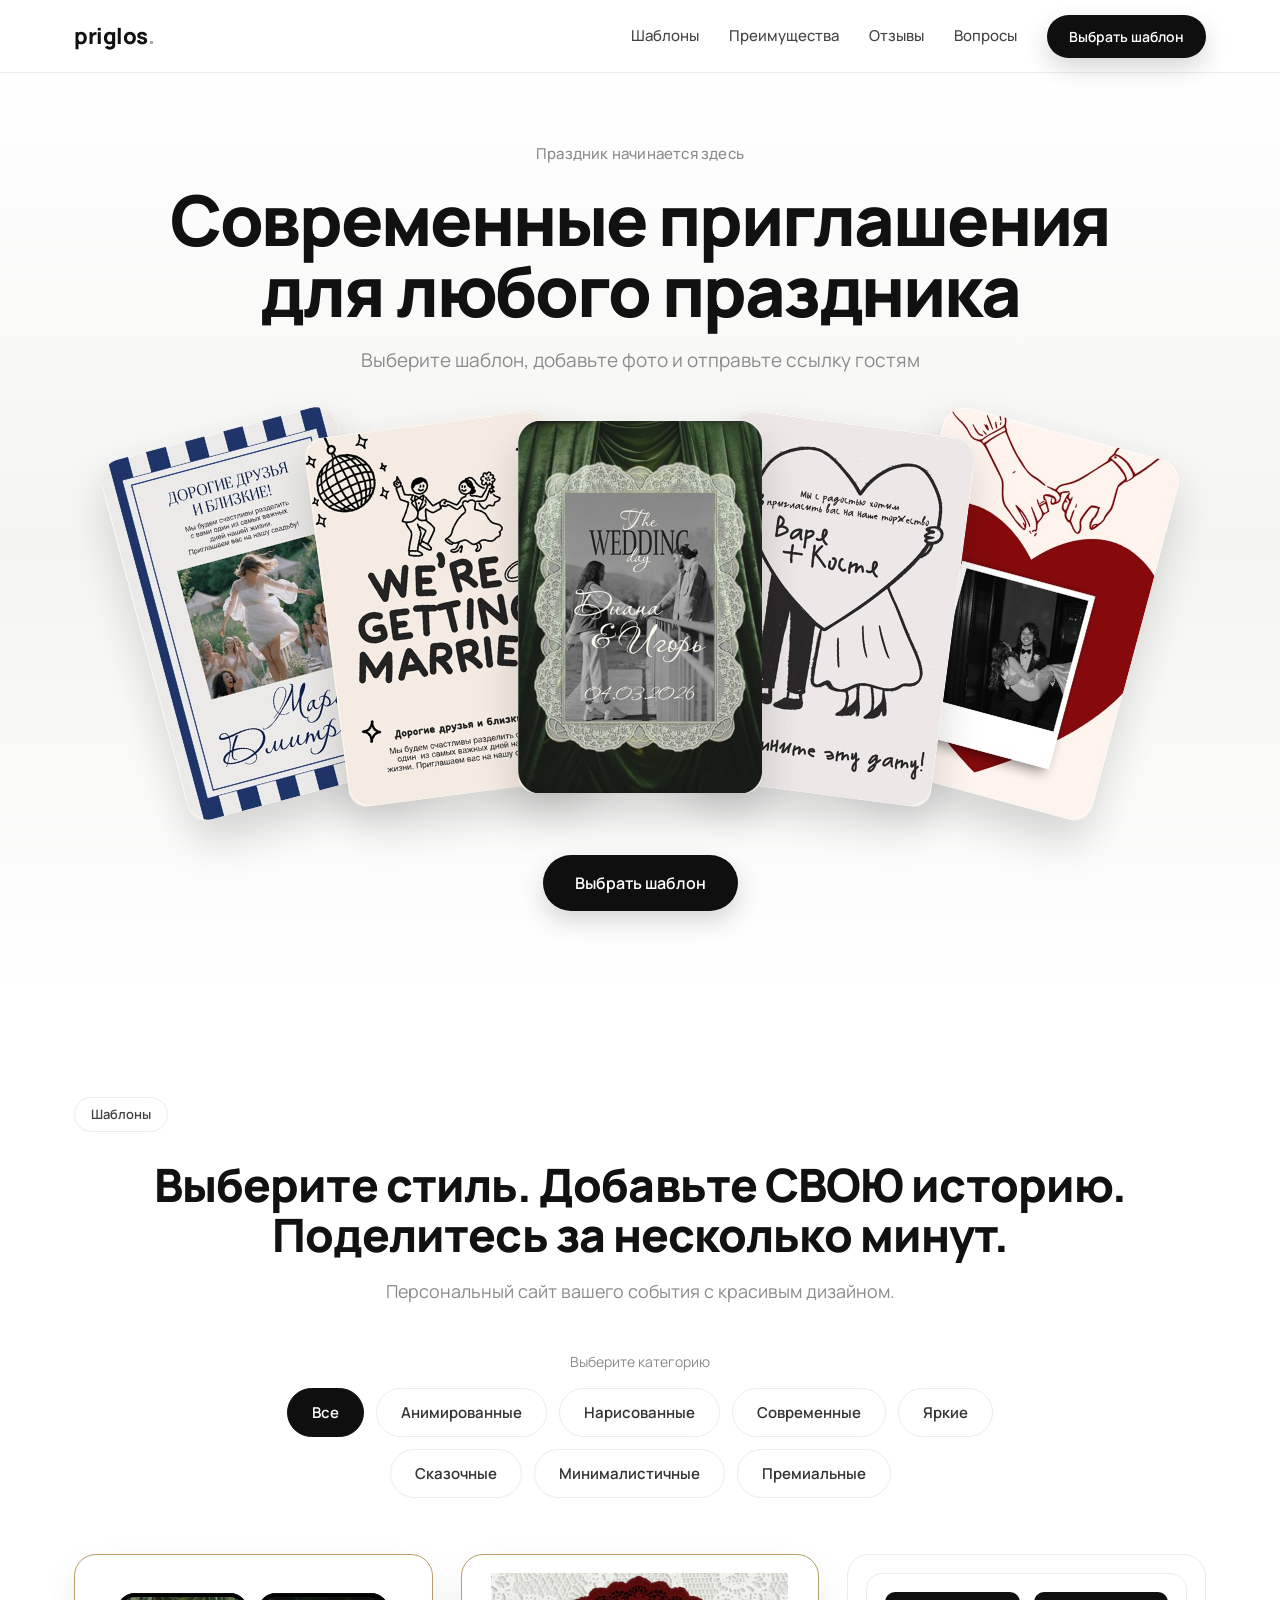
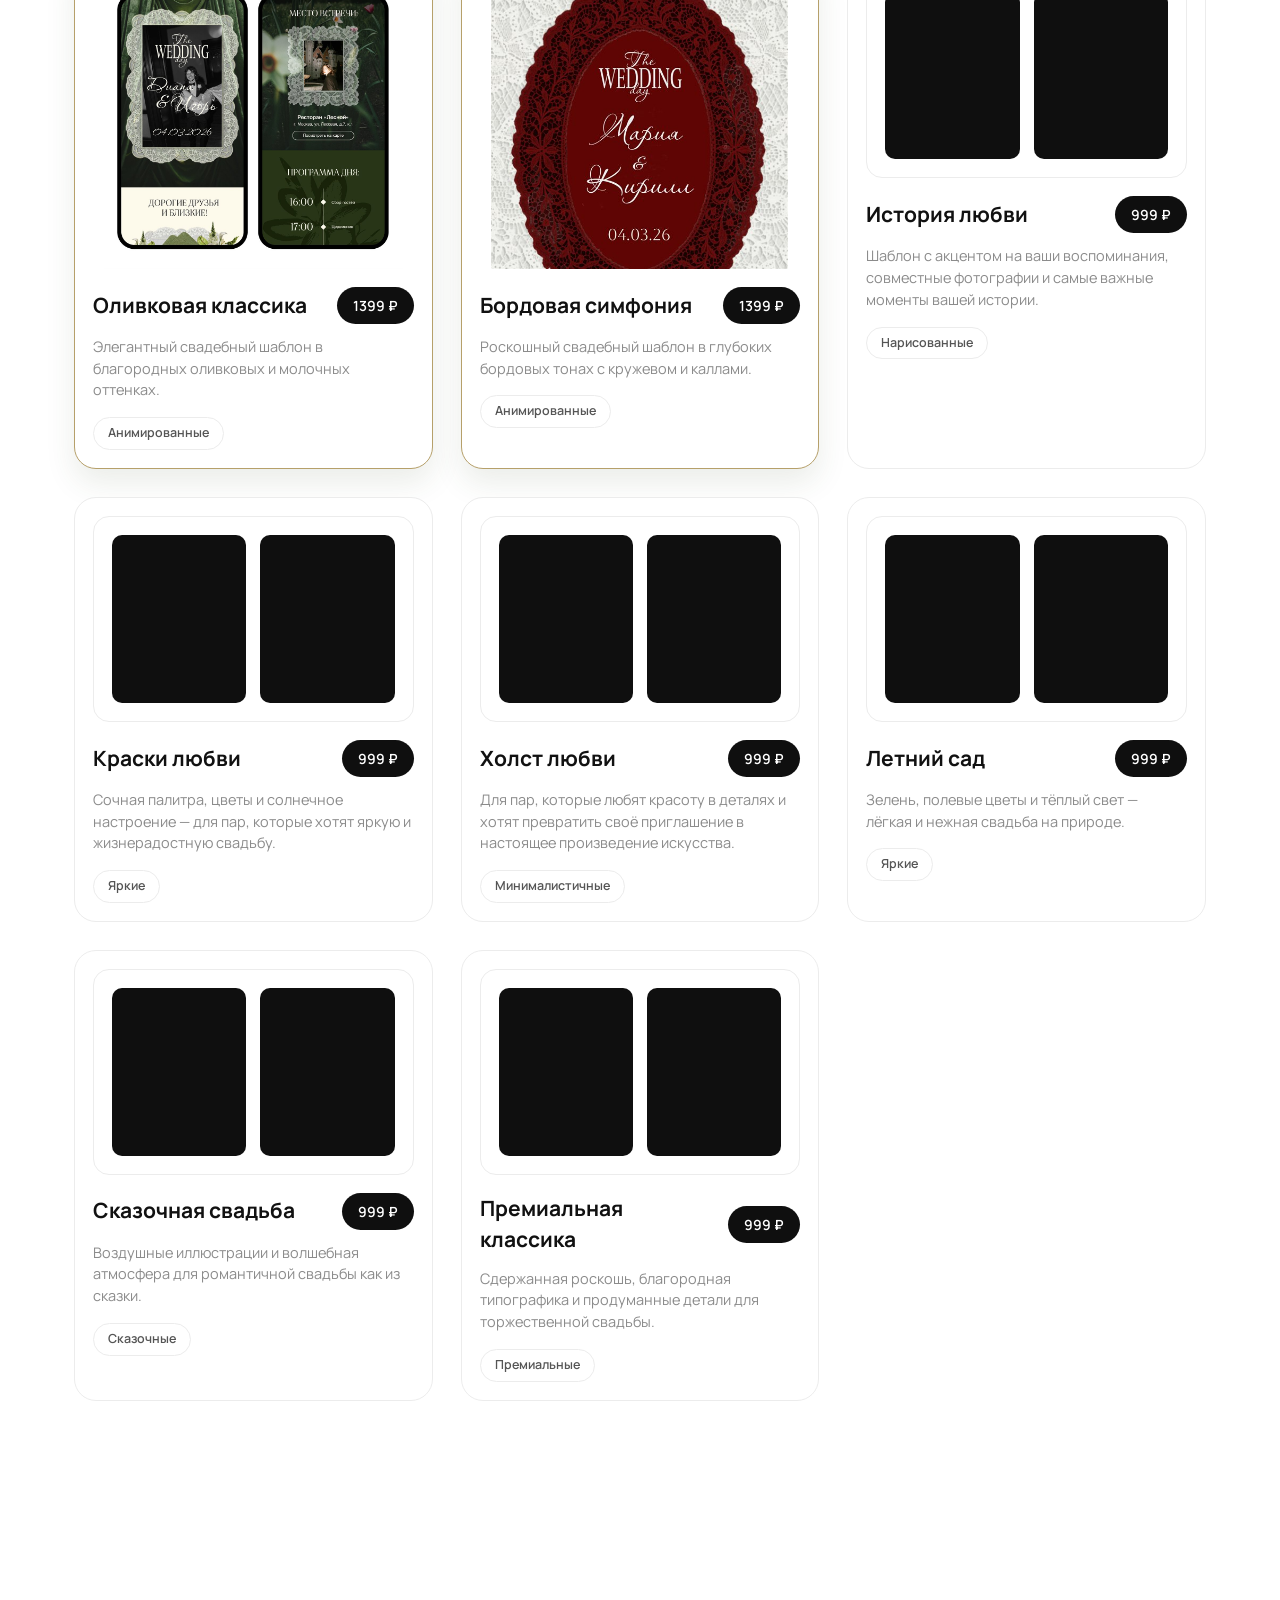
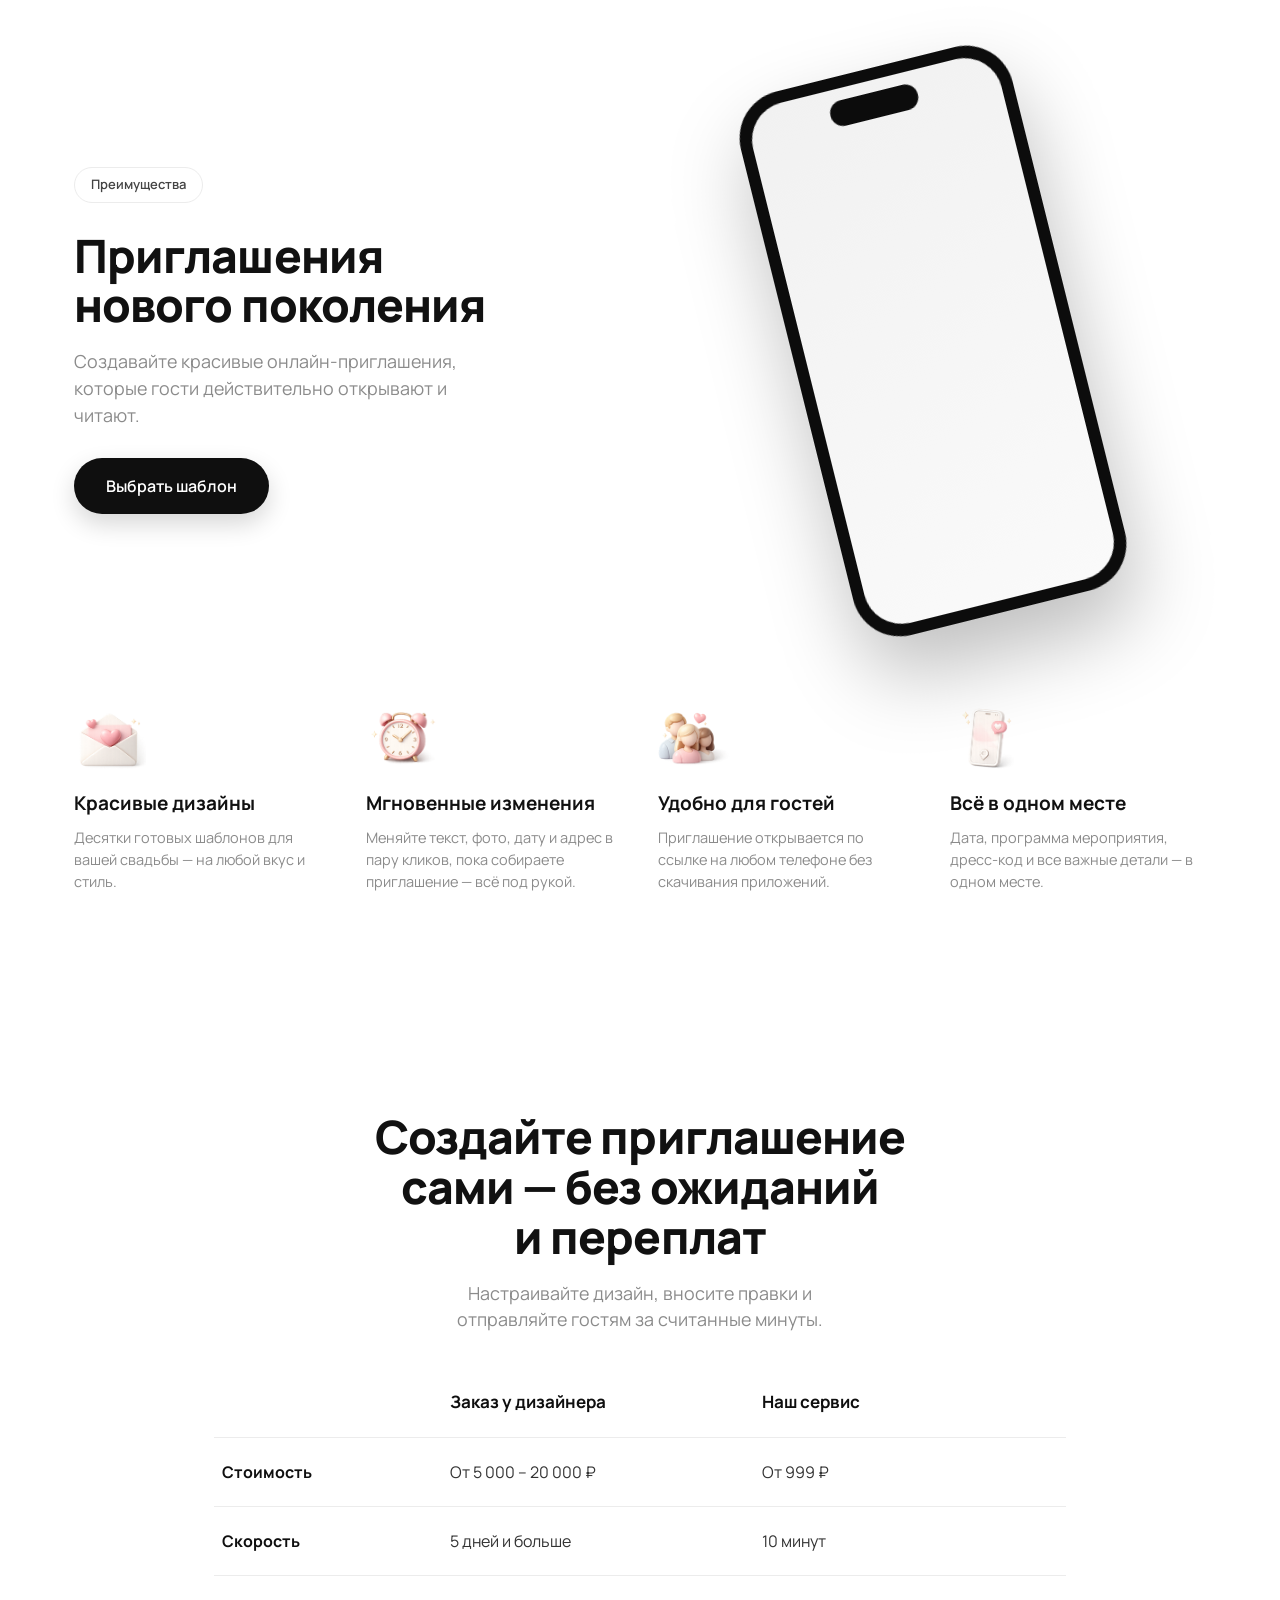
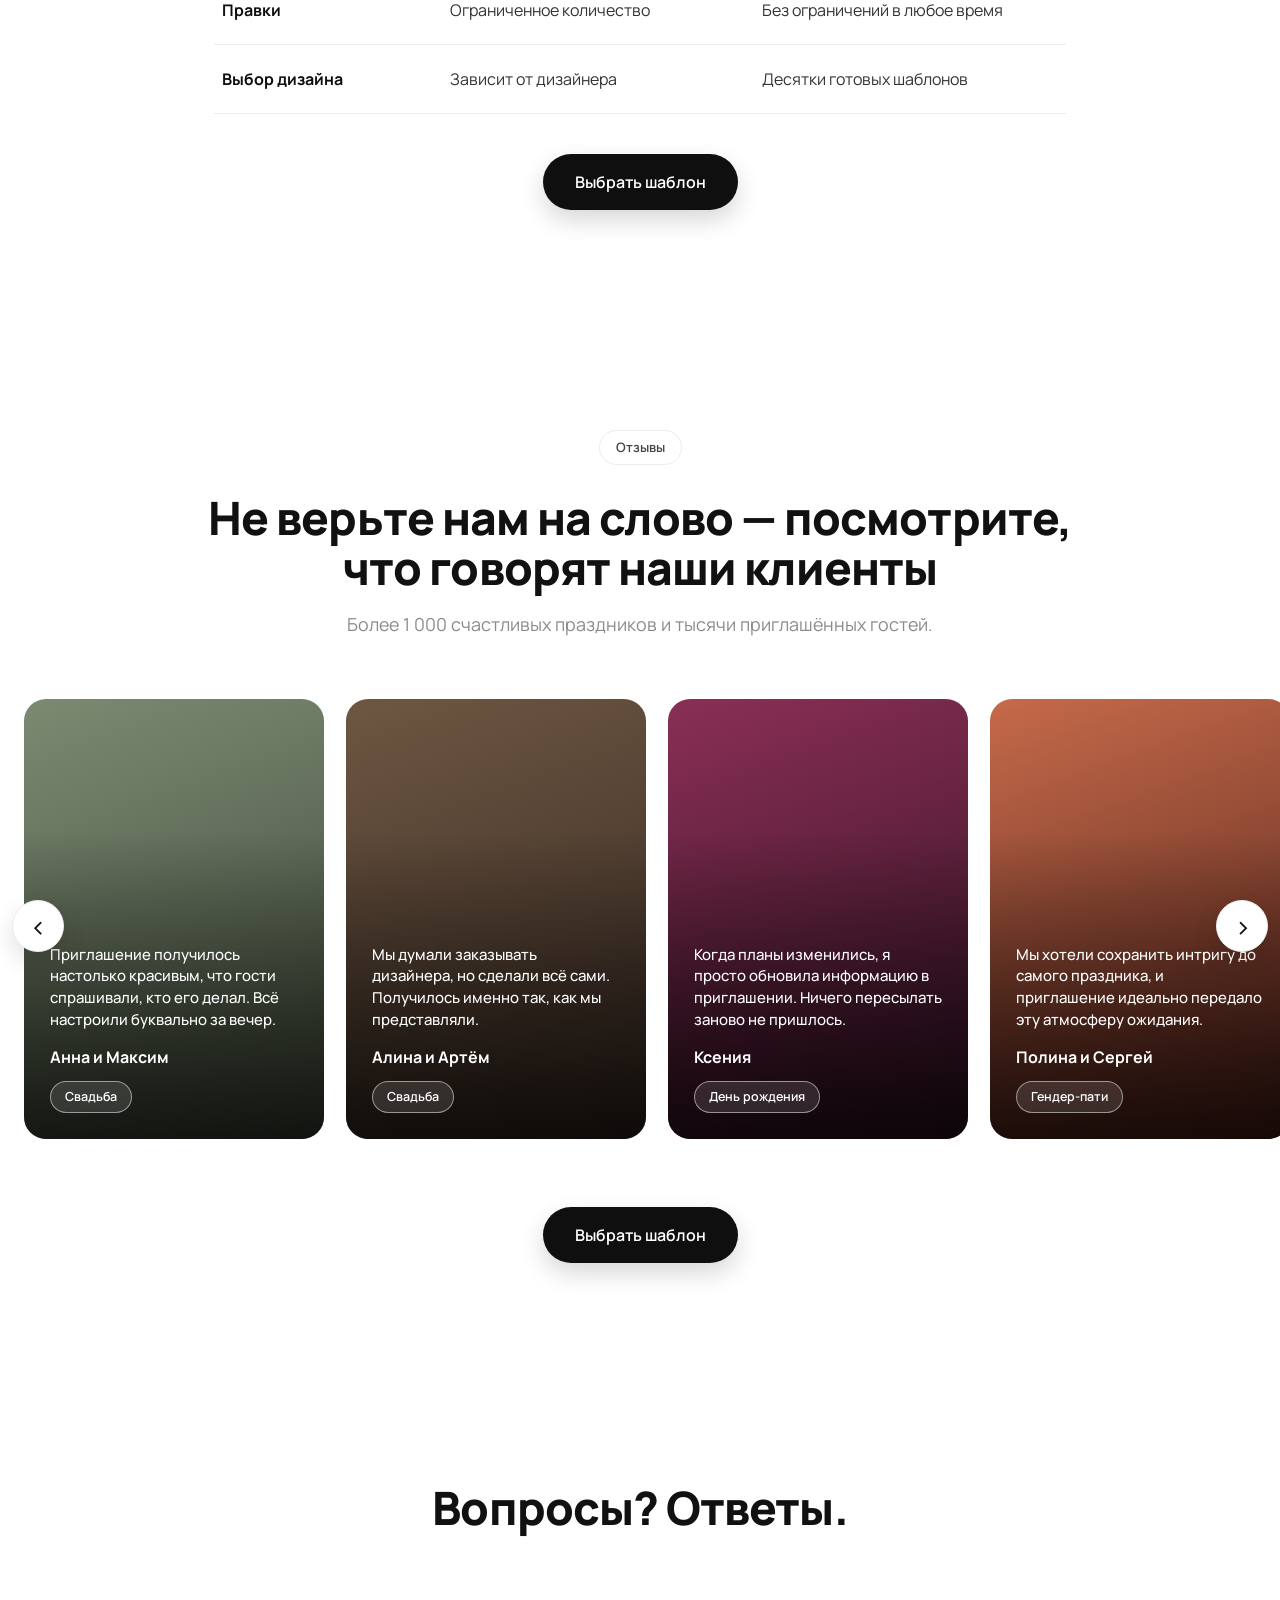
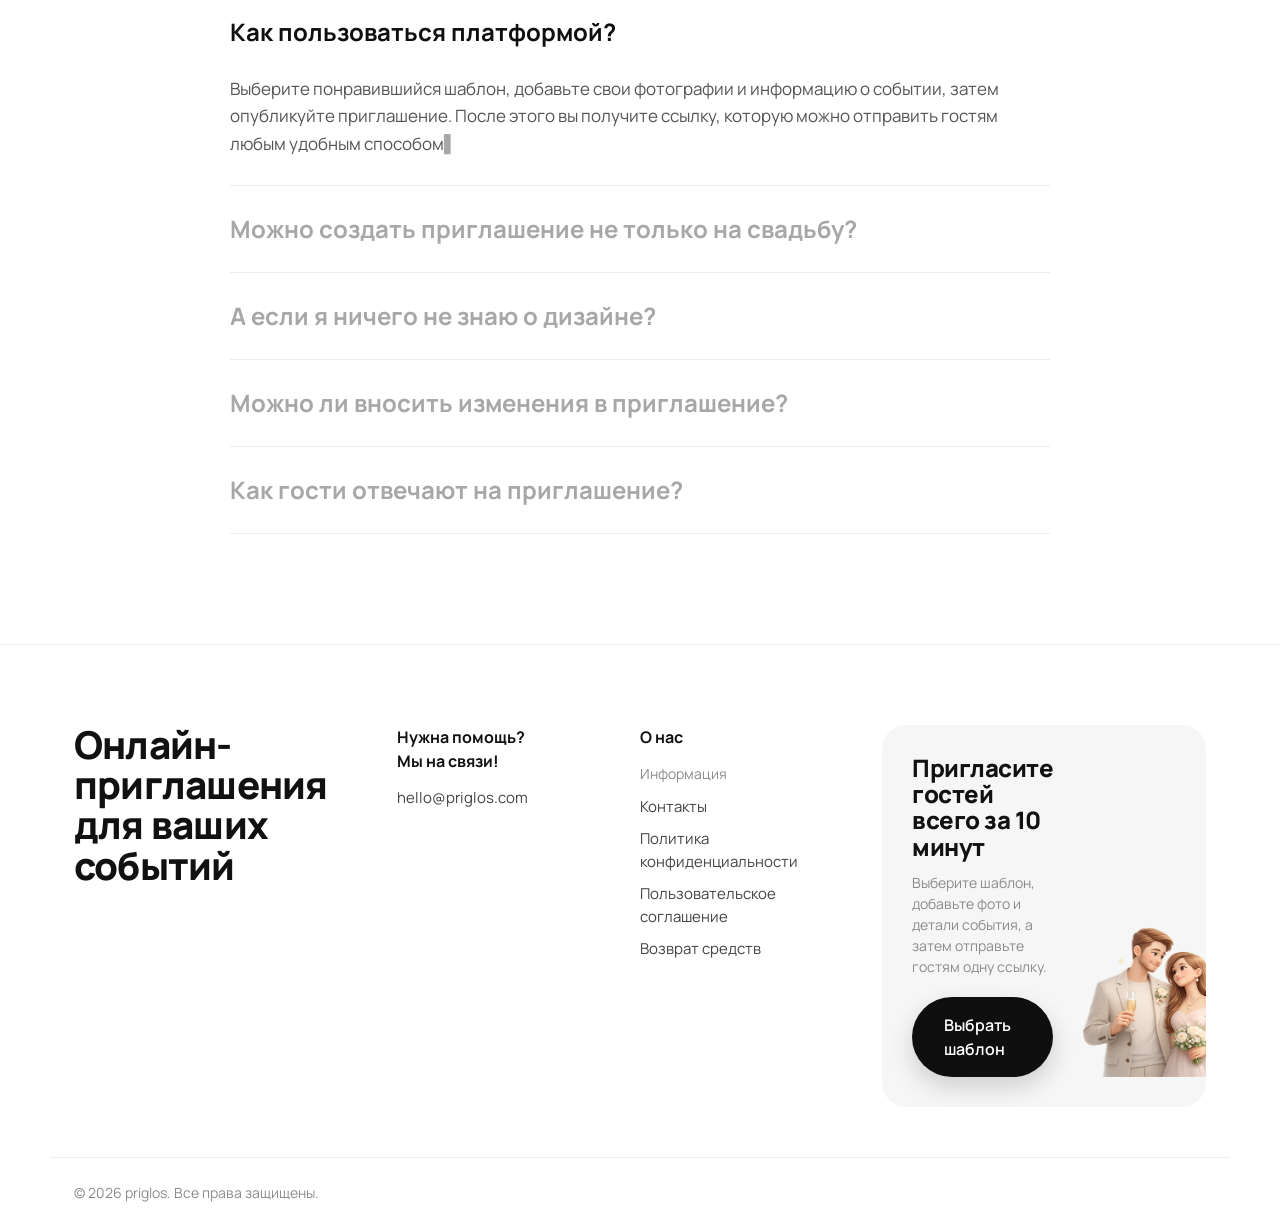
==== commit a1f8f0b6: "Добавлен шаблон «Бордовая симфония» (анимированный) - новая тема burgundy: цельная подложка + оверле" ====
--- a/index.html
+++ b/index.html
@@ -80,6 +80,16 @@
           <span class="chip">Анимированные</span>
         </article>
 
+        <article class="card card--feature" data-event="wedding" data-cat="animated" data-theme="burgundy">
+          <div class="card__preview card__preview--img" style="background-image:url('assets/themes/burgundy/cover.jpg')"></div>
+          <div class="card__head">
+            <h3 class="card__title">Бордовая симфония</h3>
+            <span class="price">1399 ₽</span>
+          </div>
+          <p class="card__text">Роскошный свадебный шаблон в глубоких бордовых тонах с кружевом и каллами.</p>
+          <span class="chip">Анимированные</span>
+        </article>
+
         <!-- серые блоки-плейсхолдеры под будущие шаблоны -->
         <article class="card" data-event="wedding" data-cat="elegant">
           <div class="card__preview">
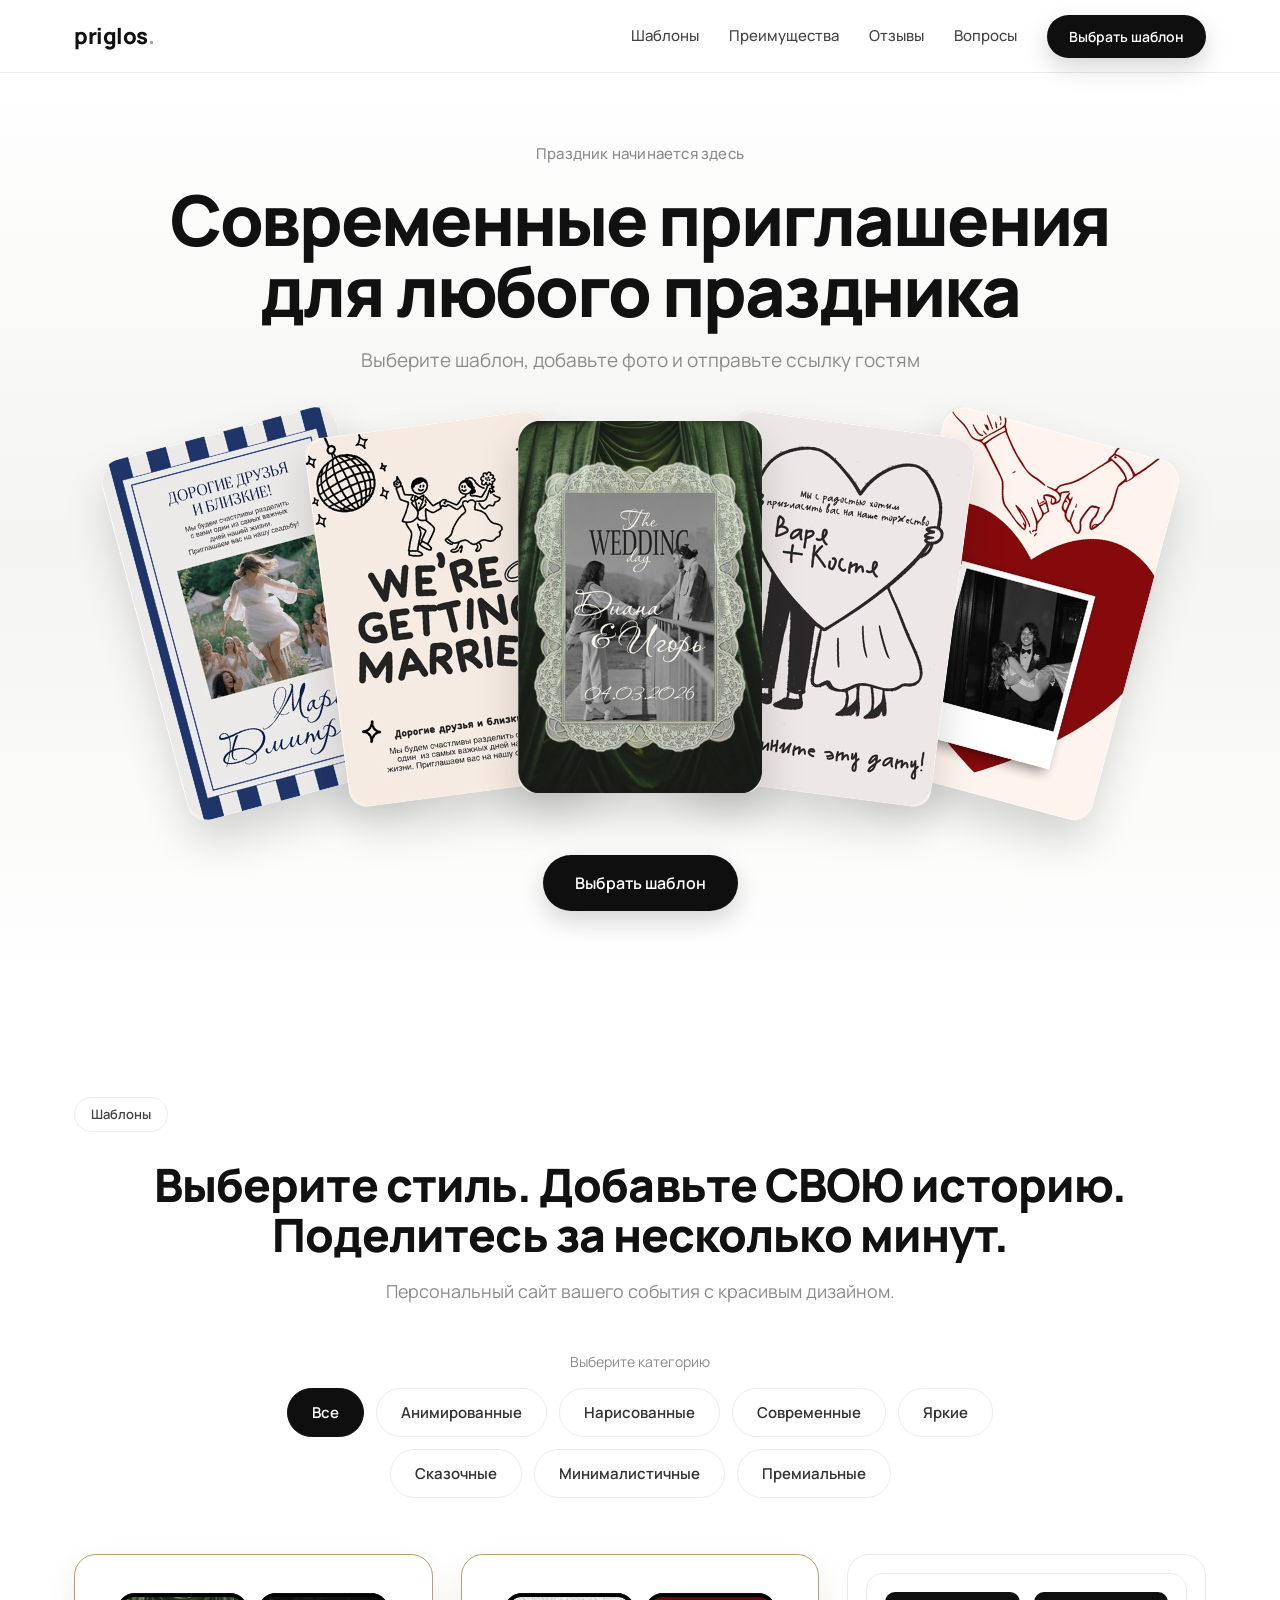
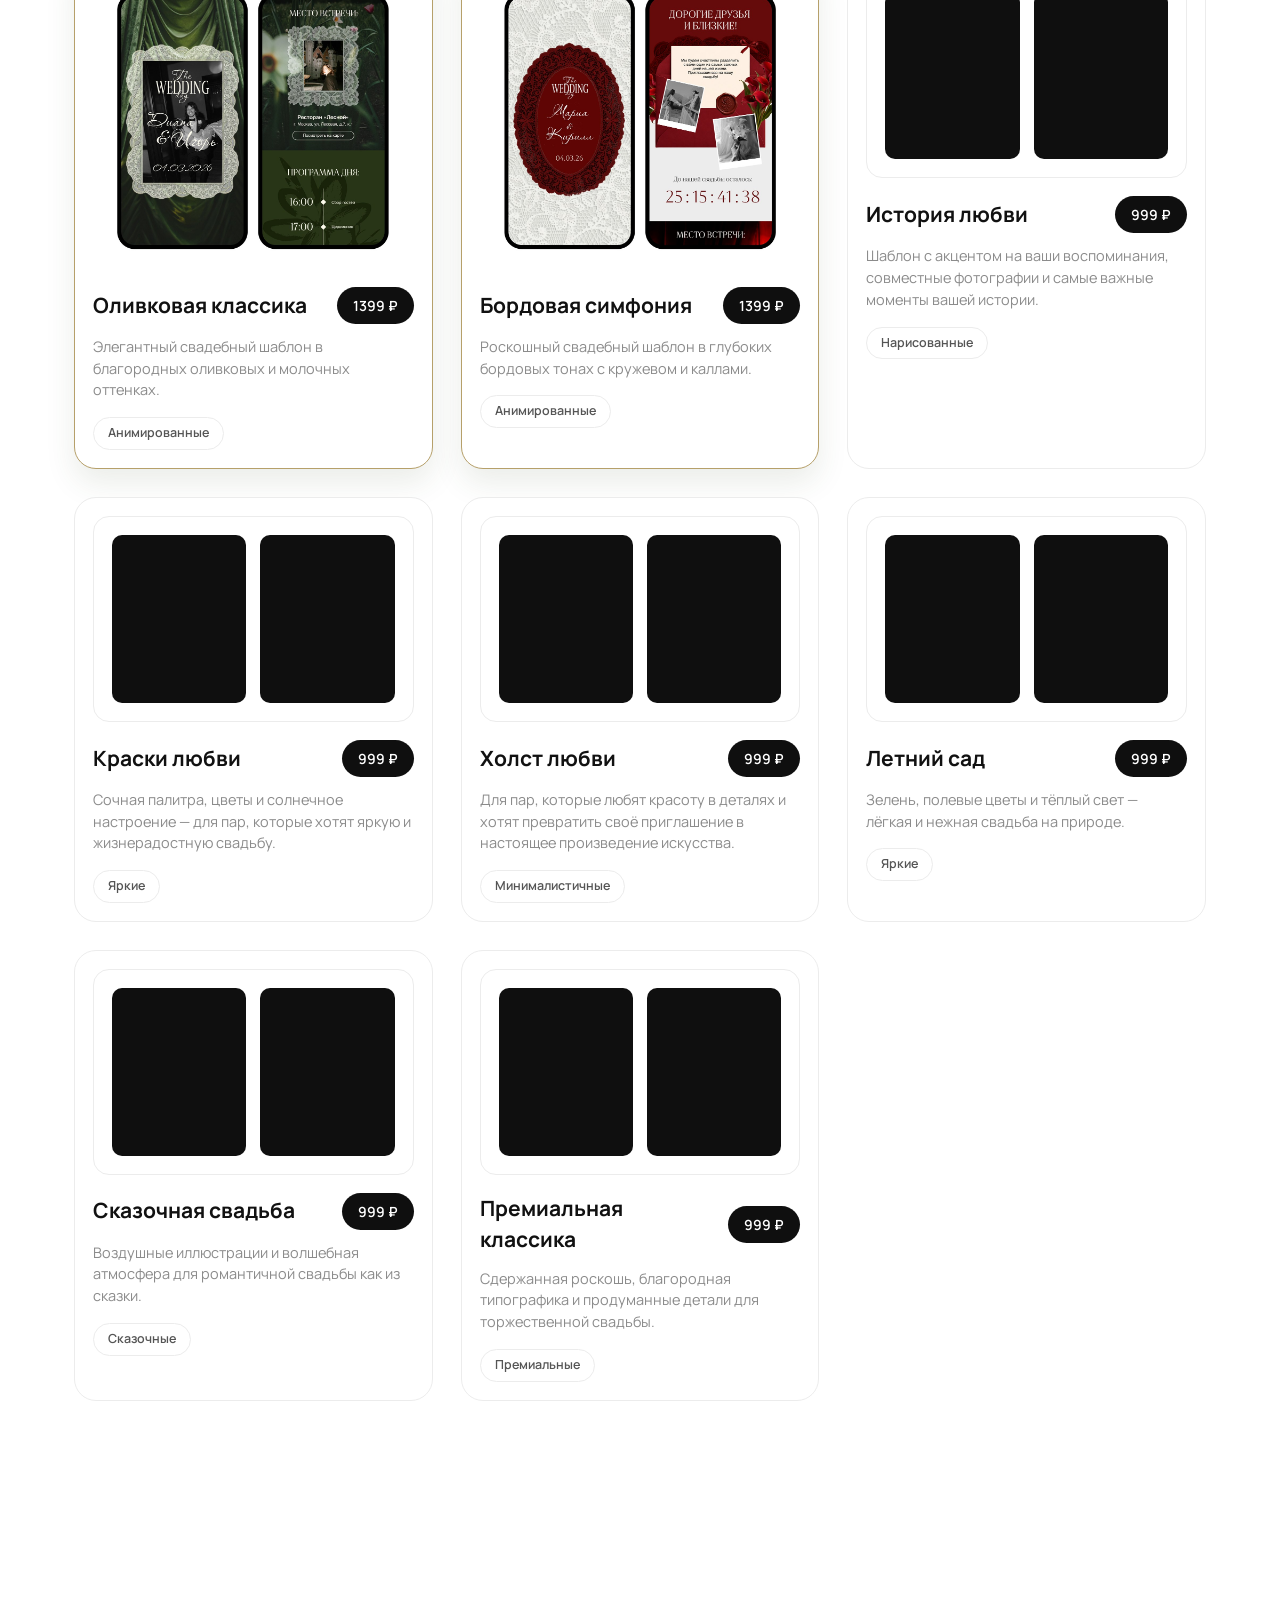
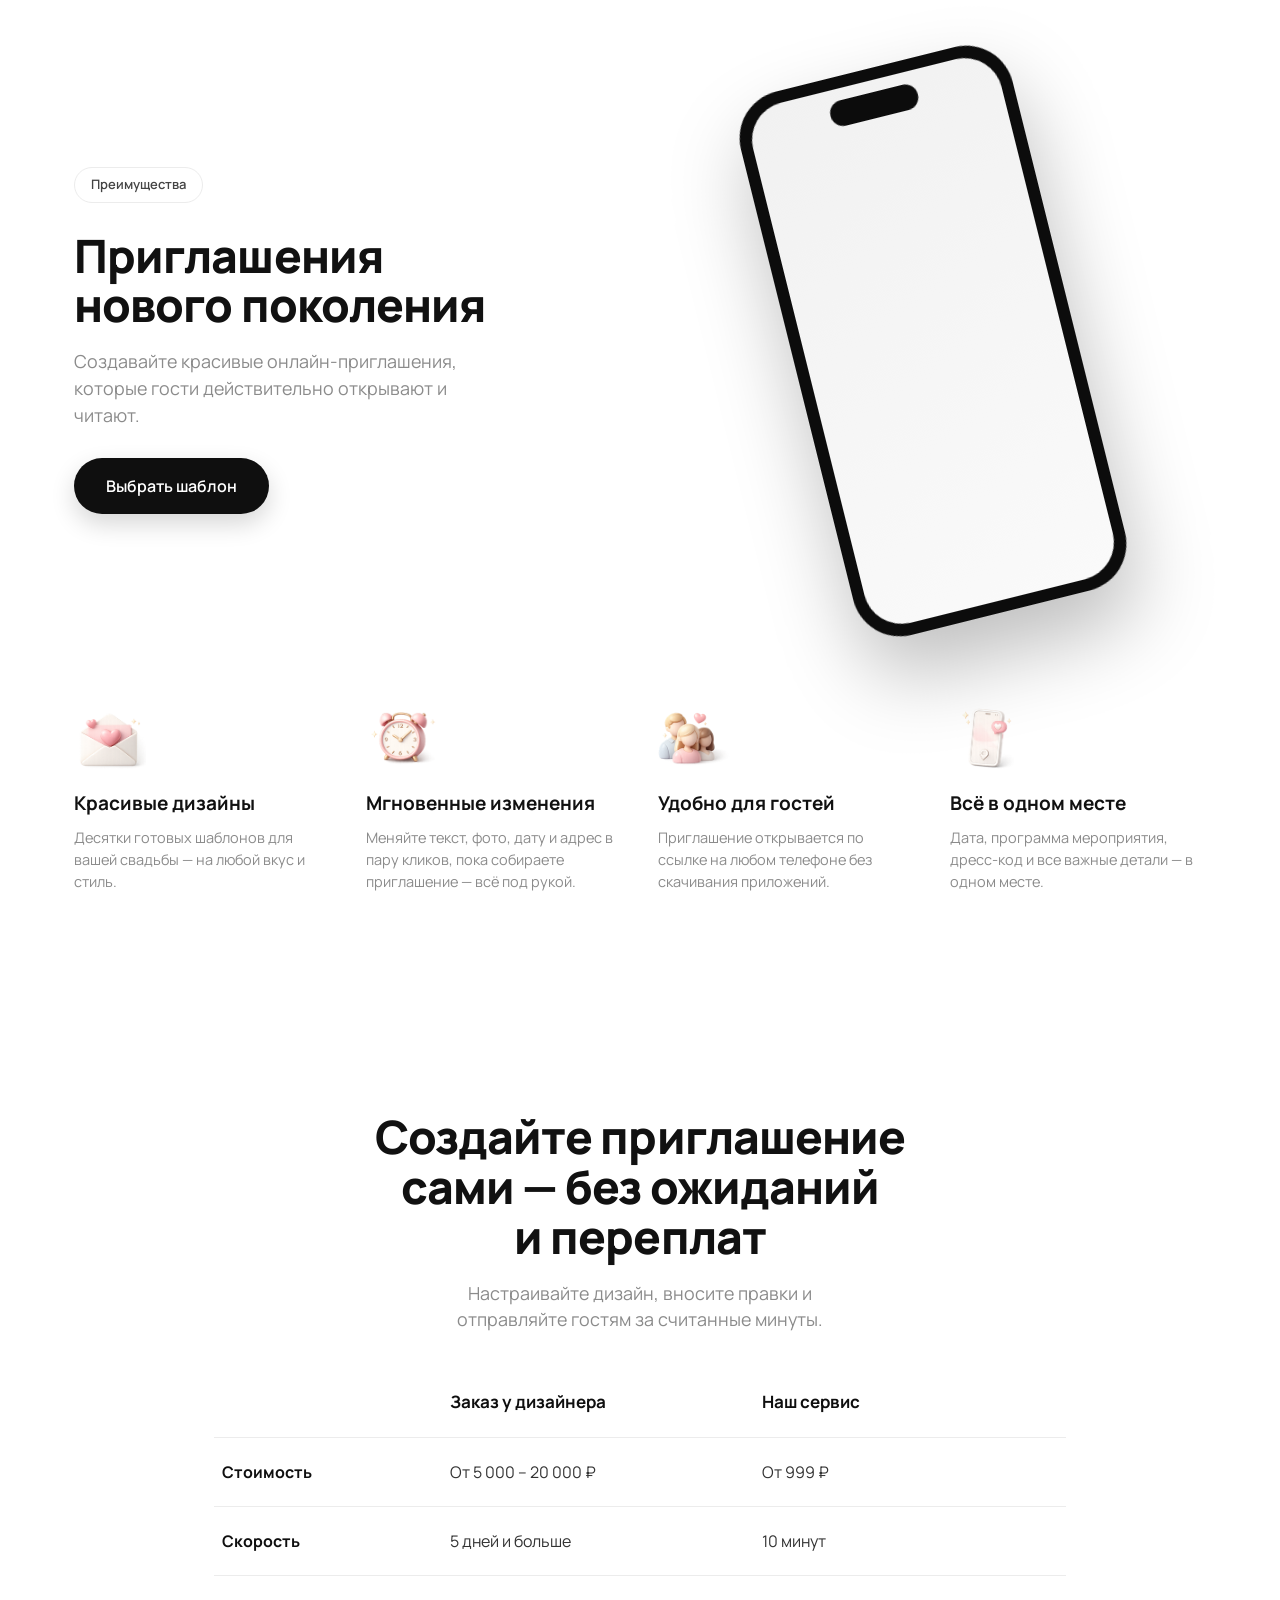
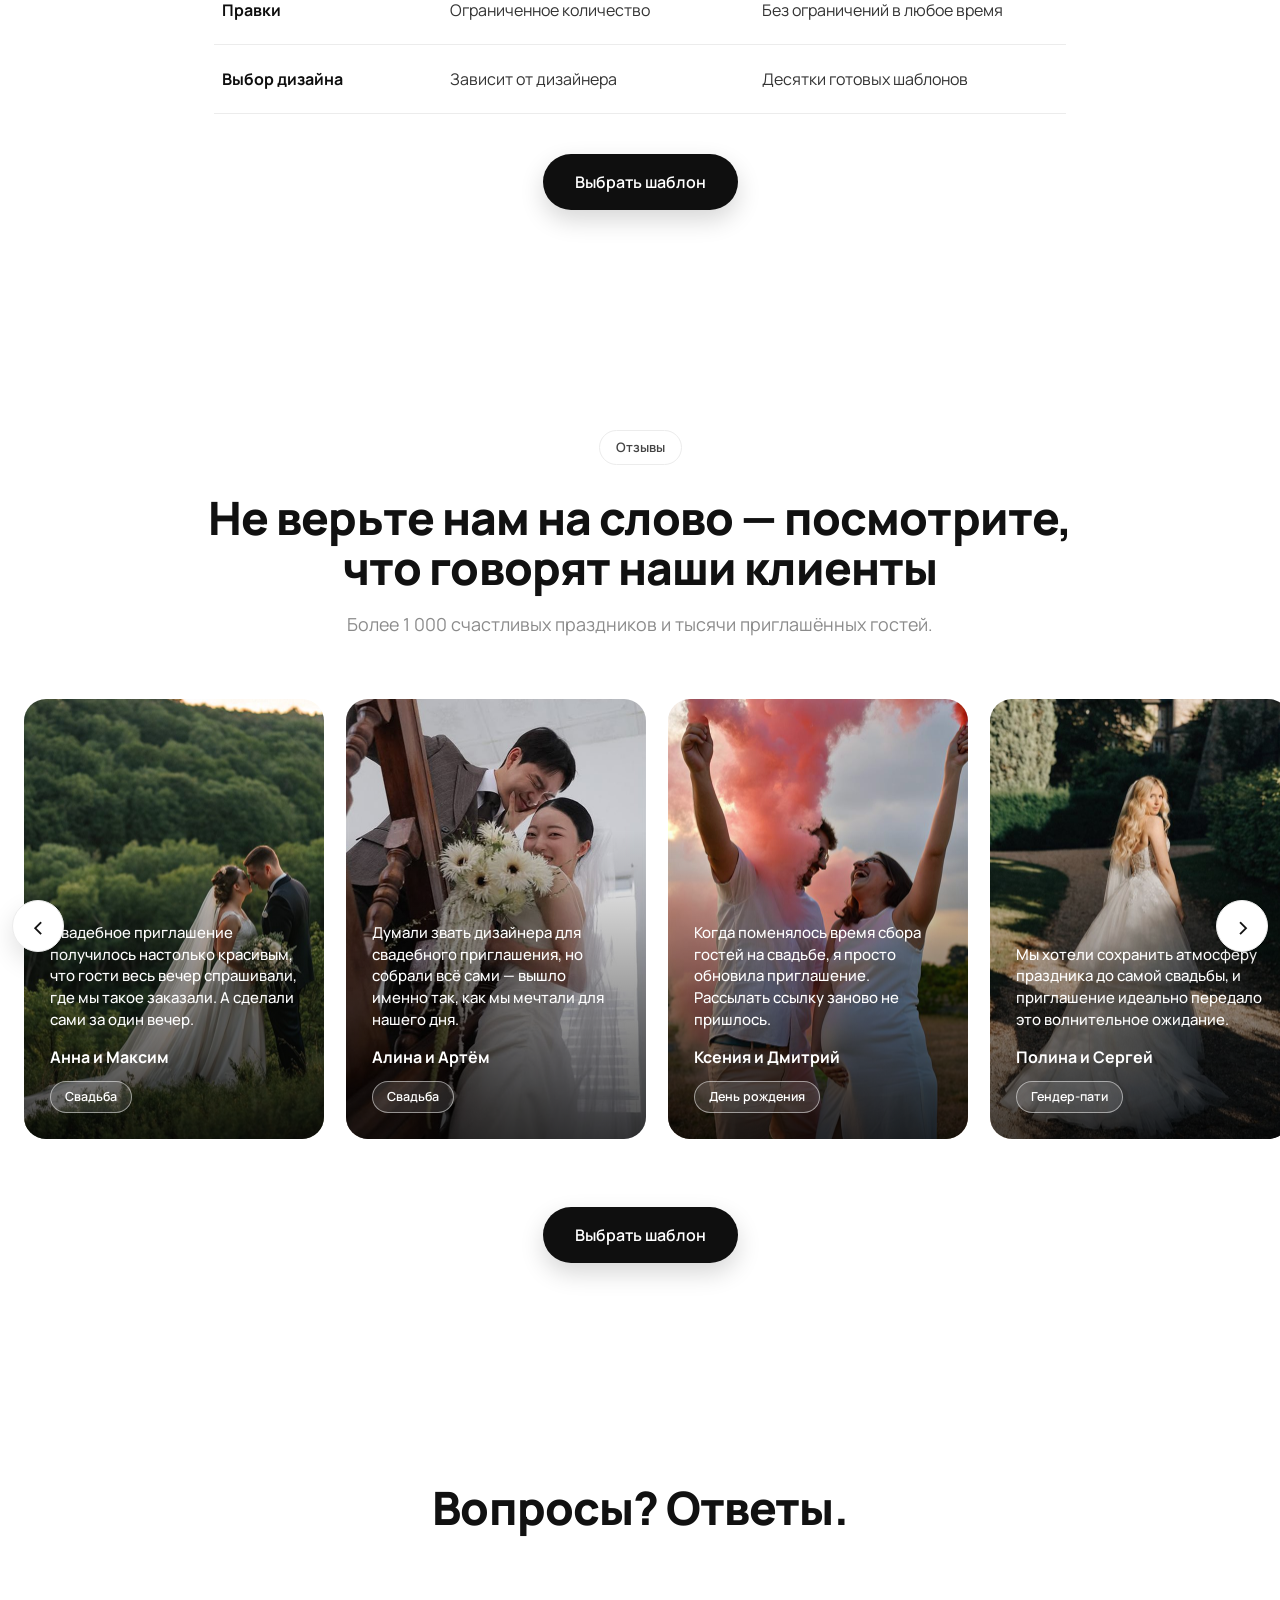
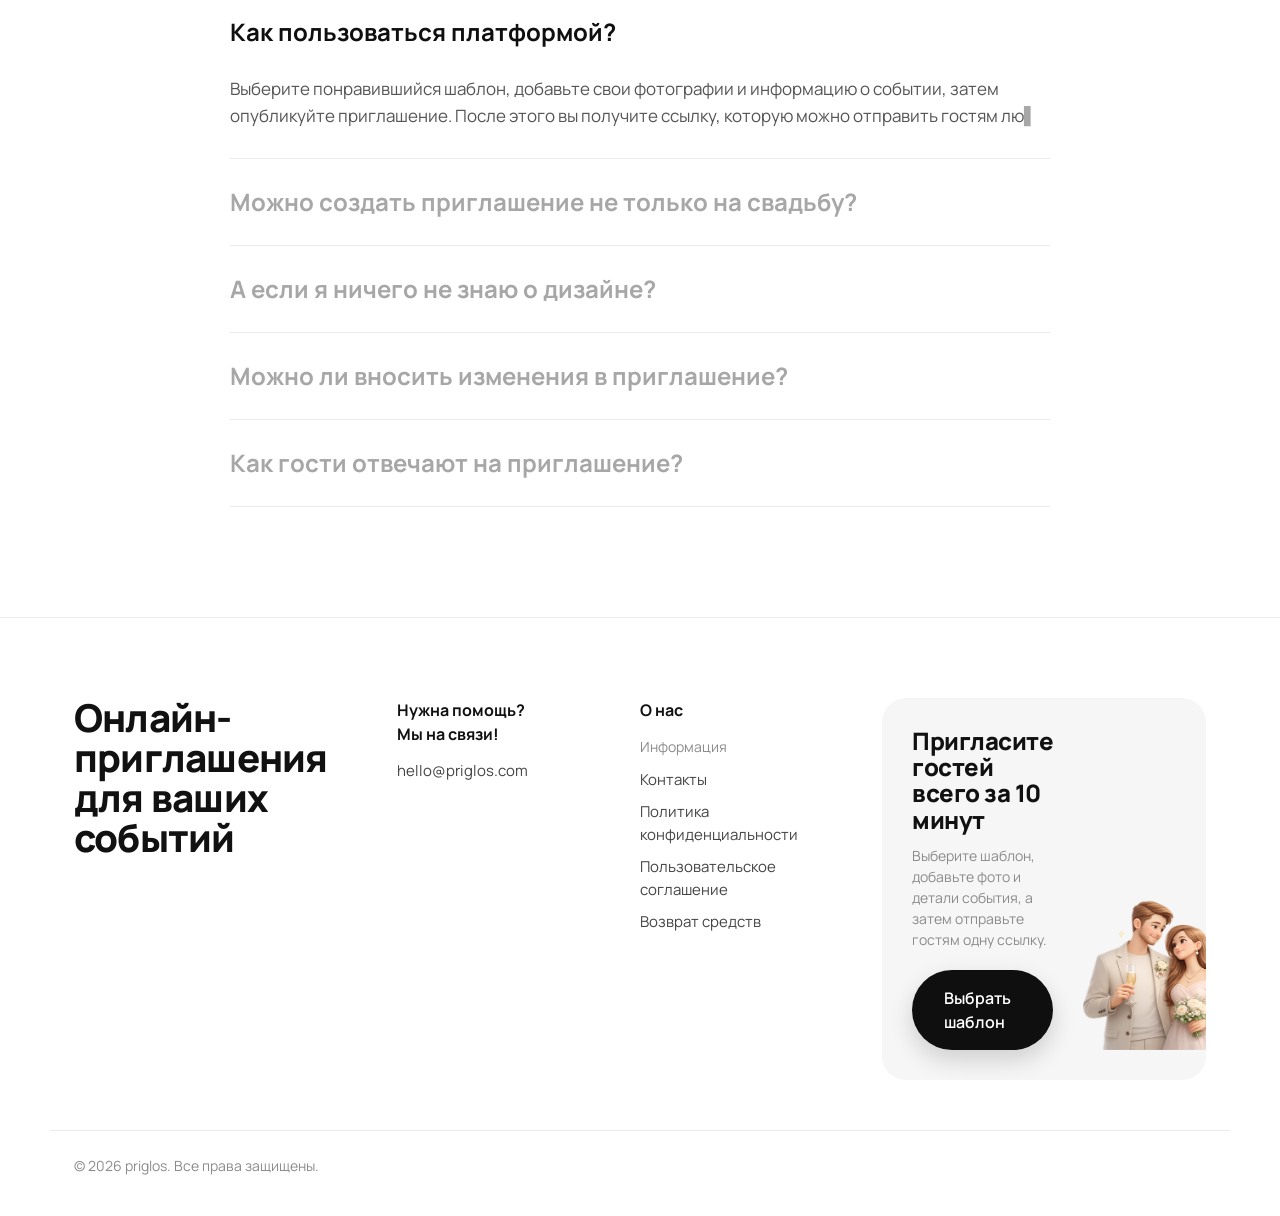
==== commit 8ad41b00: "Отзывы: свадебные фото (1-7 по порядку) + все тексты переписаны на свадебные (пары) Co-Authored-By: " ====
--- a/index.html
+++ b/index.html
@@ -267,7 +267,7 @@
         <article class="review review--g1">
           <div class="review__shade"></div>
           <div class="review__body">
-            <p class="review__quote">Приглашение получилось настолько красивым, что гости спрашивали, кто его делал. Всё настроили буквально за вечер.</p>
+            <p class="review__quote">Свадебное приглашение получилось настолько красивым, что гости весь вечер спрашивали, где мы такое заказали. А сделали сами за один вечер.</p>
             <p class="review__author">Анна и Максим</p>
             <span class="chip chip--light">Свадьба</span>
           </div>
@@ -276,7 +276,7 @@
         <article class="review review--g2">
           <div class="review__shade"></div>
           <div class="review__body">
-            <p class="review__quote">Мы думали заказывать дизайнера, но сделали всё сами. Получилось именно так, как мы представляли.</p>
+            <p class="review__quote">Думали звать дизайнера для свадебного приглашения, но собрали всё сами — вышло именно так, как мы мечтали для нашего дня.</p>
             <p class="review__author">Алина и Артём</p>
             <span class="chip chip--light">Свадьба</span>
           </div>
@@ -285,8 +285,8 @@
         <article class="review review--g3">
           <div class="review__shade"></div>
           <div class="review__body">
-            <p class="review__quote">Когда планы изменились, я просто обновила информацию в приглашении. Ничего пересылать заново не пришлось.</p>
-            <p class="review__author">Ксения</p>
+            <p class="review__quote">Когда поменялось время сбора гостей на свадьбе, я просто обновила приглашение. Рассылать ссылку заново не пришлось.</p>
+            <p class="review__author">Ксения и Дмитрий</p>
             <span class="chip chip--light">День рождения</span>
           </div>
         </article>
@@ -294,7 +294,7 @@
         <article class="review review--g4">
           <div class="review__shade"></div>
           <div class="review__body">
-            <p class="review__quote">Мы хотели сохранить интригу до самого праздника, и приглашение идеально передало эту атмосферу ожидания.</p>
+            <p class="review__quote">Мы хотели сохранить атмосферу праздника до самой свадьбы, и приглашение идеально передало это волнительное ожидание.</p>
             <p class="review__author">Полина и Сергей</p>
             <span class="chip chip--light">Гендер-пати</span>
           </div>
@@ -303,7 +303,7 @@
         <article class="review review--g5">
           <div class="review__shade"></div>
           <div class="review__body">
-            <p class="review__quote">За весь период подготовки к свадьбе это был самый простой сервис, которым мы пользовались.</p>
+            <p class="review__quote">За всю подготовку к свадьбе это был самый простой и приятный сервис, которым мы пользовались.</p>
             <p class="review__author">Светлана и Алексей</p>
             <span class="chip chip--light">Свадьба</span>
           </div>
@@ -312,8 +312,8 @@
         <article class="review review--g6">
           <div class="review__shade"></div>
           <div class="review__body">
-            <p class="review__quote">Сделала приглашение буквально за полчаса. Получилось как маленький персональный сайт про мой праздник.</p>
-            <p class="review__author">Екатерина</p>
+            <p class="review__quote">Сделала свадебное приглашение буквально за полчаса. Получился маленький персональный сайт про наш день.</p>
+            <p class="review__author">Екатерина и Иван</p>
             <span class="chip chip--light">День рождения</span>
           </div>
         </article>
@@ -321,8 +321,8 @@
         <article class="review review--g7">
           <div class="review__shade"></div>
           <div class="review__body">
-            <p class="review__quote">Все родители сразу подтвердили участие через сайт. Никаких бесконечных сообщений в родительском чате.</p>
-            <p class="review__author">Елена, мама Артёма</p>
+            <p class="review__quote">Все гости подтвердили участие в свадьбе прямо через приглашение. Никаких бесконечных переписок и уточнений.</p>
+            <p class="review__author">Марина и Павел</p>
             <span class="chip chip--light">Детский праздник</span>
           </div>
         </article>
--- a/styles.css
+++ b/styles.css
@@ -356,13 +356,13 @@
   align-items: flex-end;
   color: #fff;
 }
-.review--g1 { background: linear-gradient(160deg,#7c8a72,#3c4536); }
-.review--g2 { background: linear-gradient(160deg,#6e5742,#332620); }
-.review--g3 { background: linear-gradient(160deg,#8a2f55,#2c1020); }
-.review--g4 { background: linear-gradient(160deg,#c66a4a,#4a1f18); }
-.review--g5 { background: linear-gradient(160deg,#5a4a6b,#241b30); }
-.review--g6 { background: linear-gradient(160deg,#9a3b3b,#2c1414); }
-.review--g7 { background: linear-gradient(160deg,#4d6b78,#1d2a30); }
+.review--g1 { background: #3c4536 url('assets/reviews/1.jpg') center/cover no-repeat; }
+.review--g2 { background: #332620 url('assets/reviews/2.jpg') center/cover no-repeat; }
+.review--g3 { background: #2c1020 url('assets/reviews/3.jpg') center/cover no-repeat; }
+.review--g4 { background: #4a1f18 url('assets/reviews/4.jpg') center/cover no-repeat; }
+.review--g5 { background: #241b30 url('assets/reviews/5.jpg') center/cover no-repeat; }
+.review--g6 { background: #2c1414 url('assets/reviews/6.jpg') center/cover no-repeat; }
+.review--g7 { background: #1d2a30 url('assets/reviews/7.jpg') center/cover no-repeat; }
 .review__shade {
   position: absolute; inset: 0;
   background: linear-gradient(180deg, rgba(0,0,0,0) 30%, rgba(0,0,0,.72) 100%);
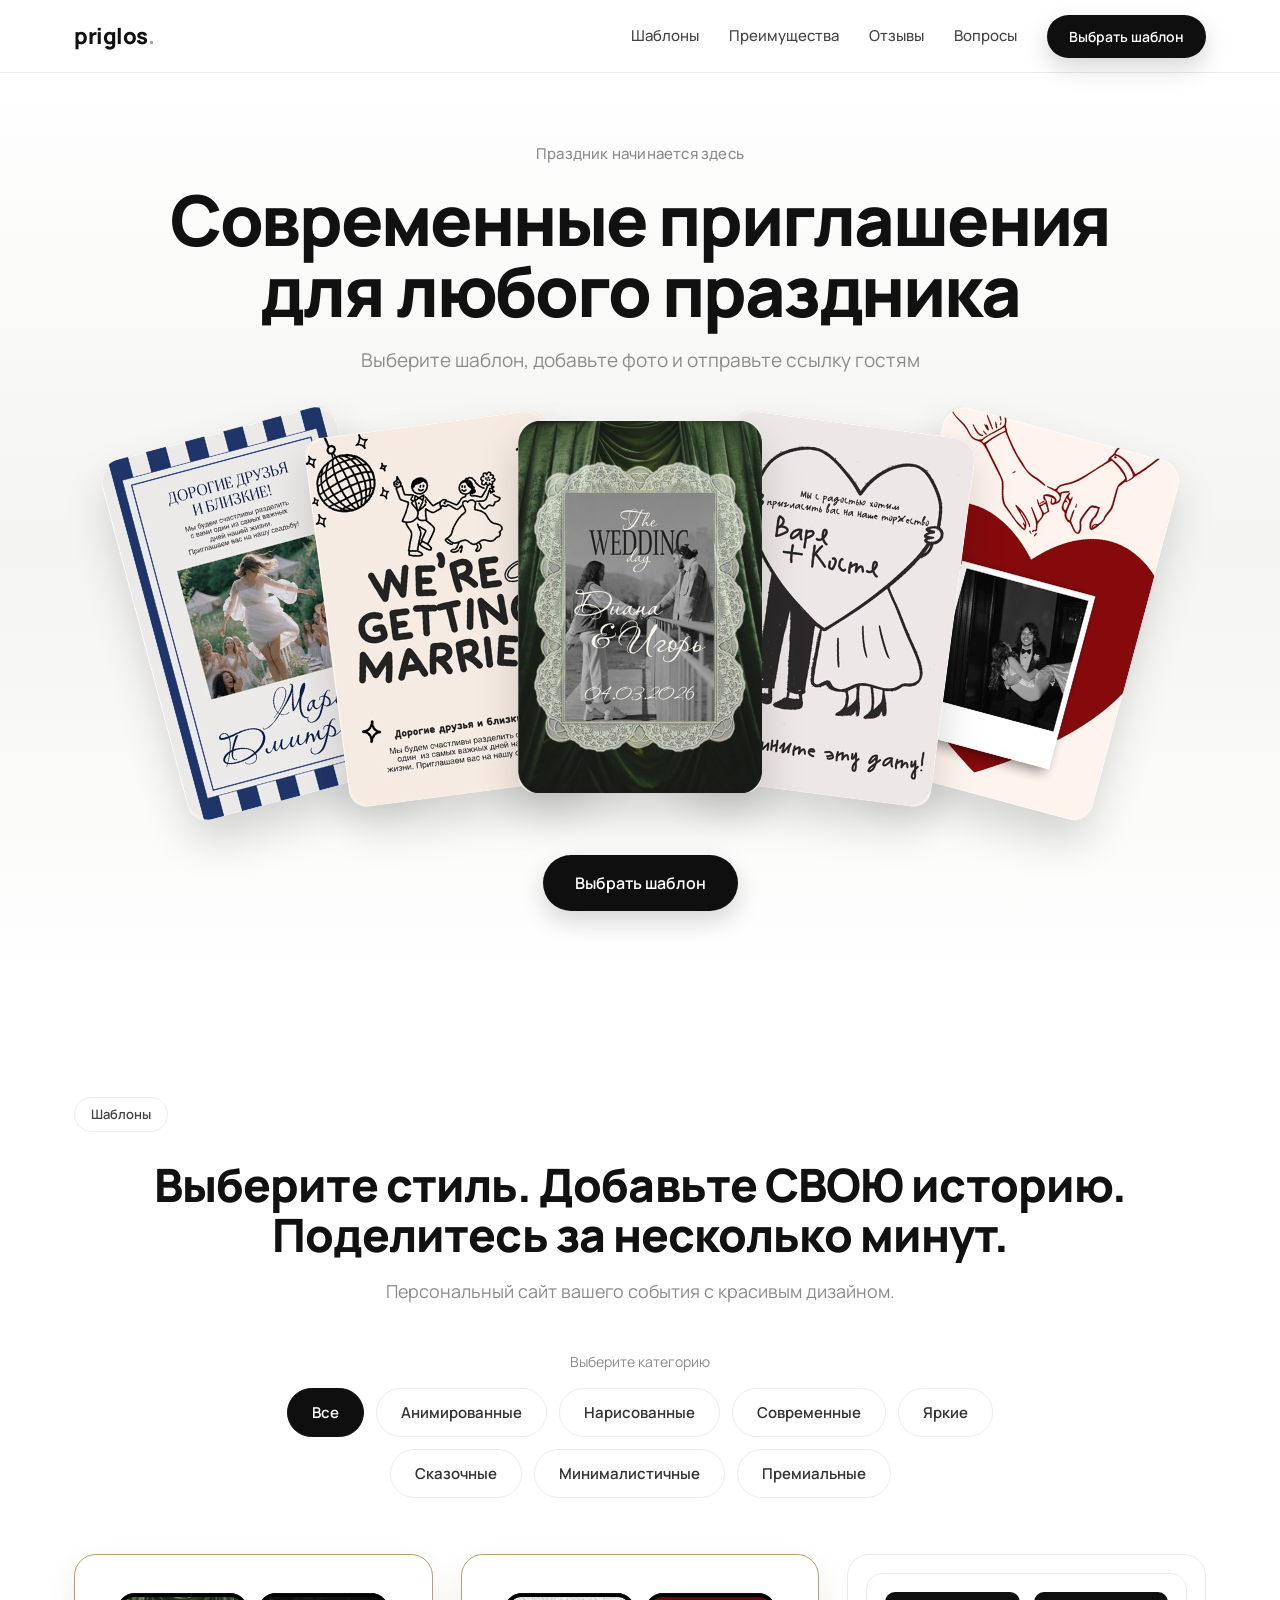
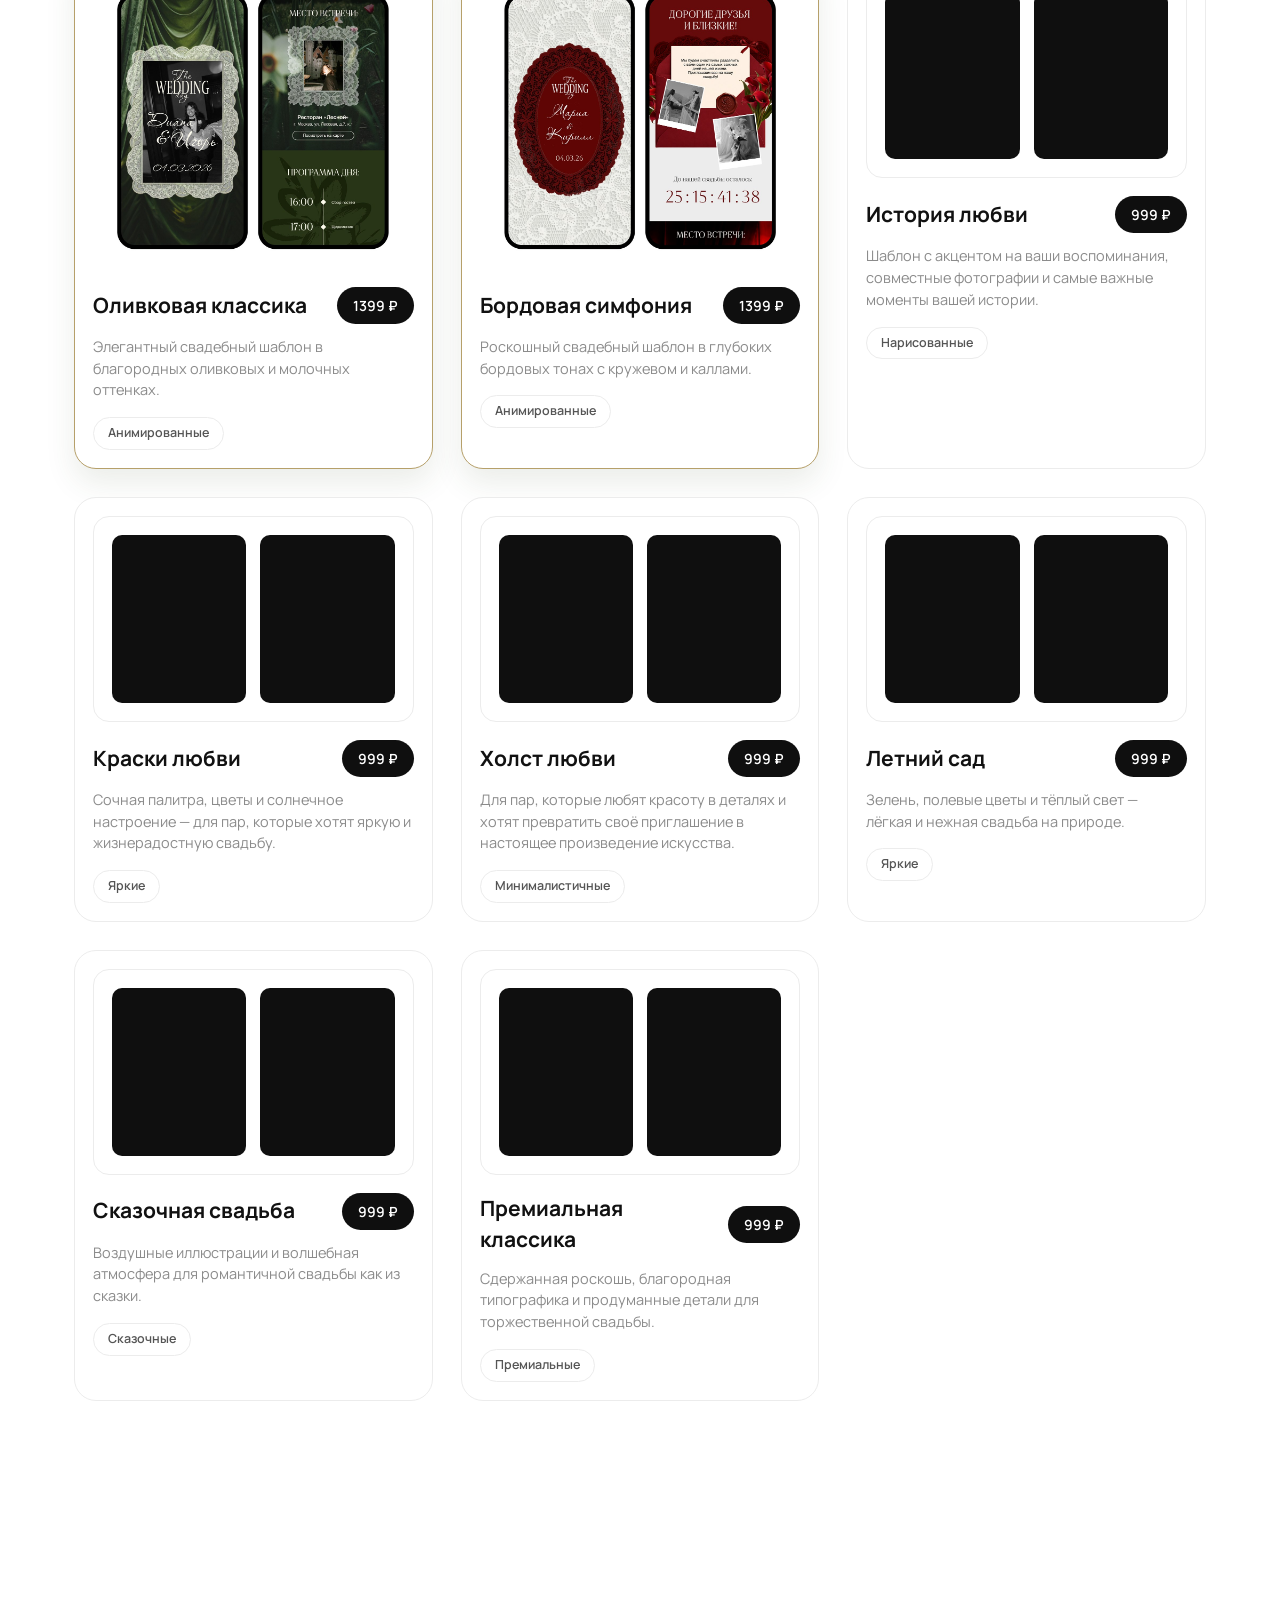
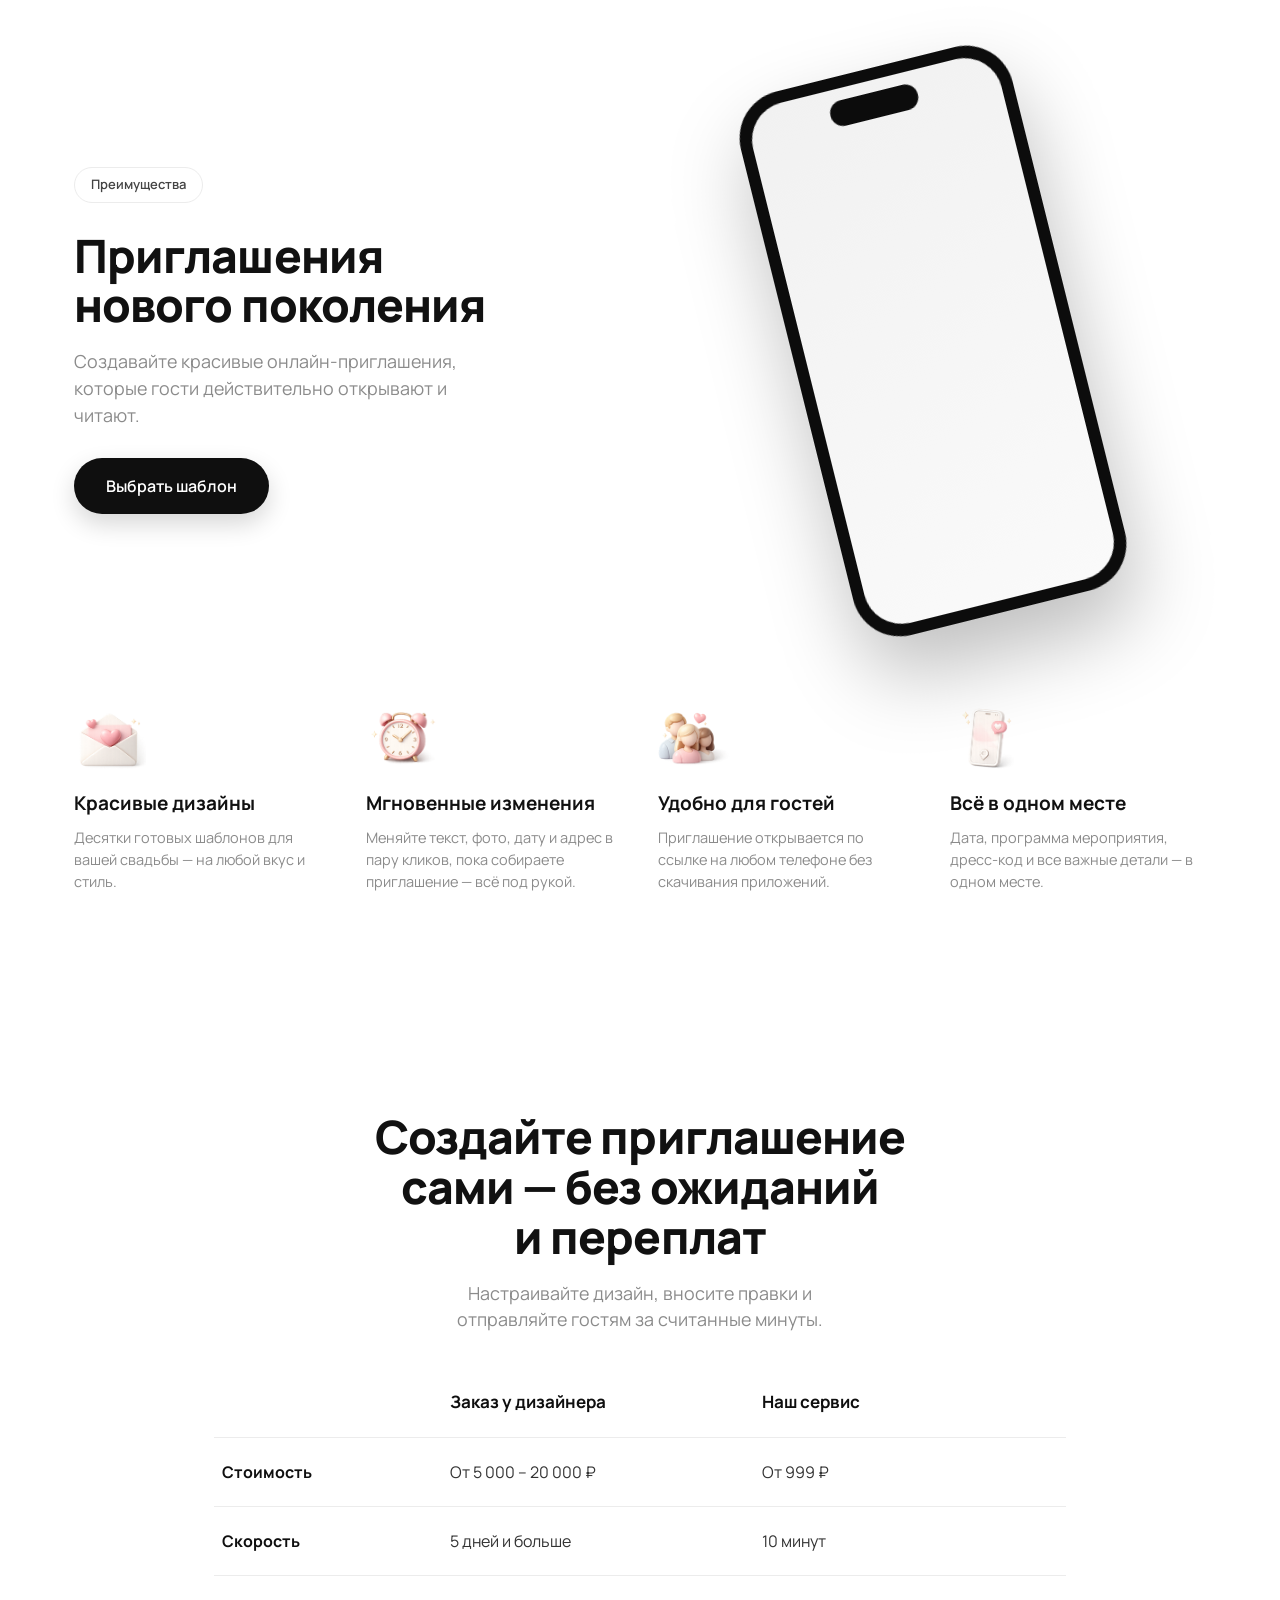
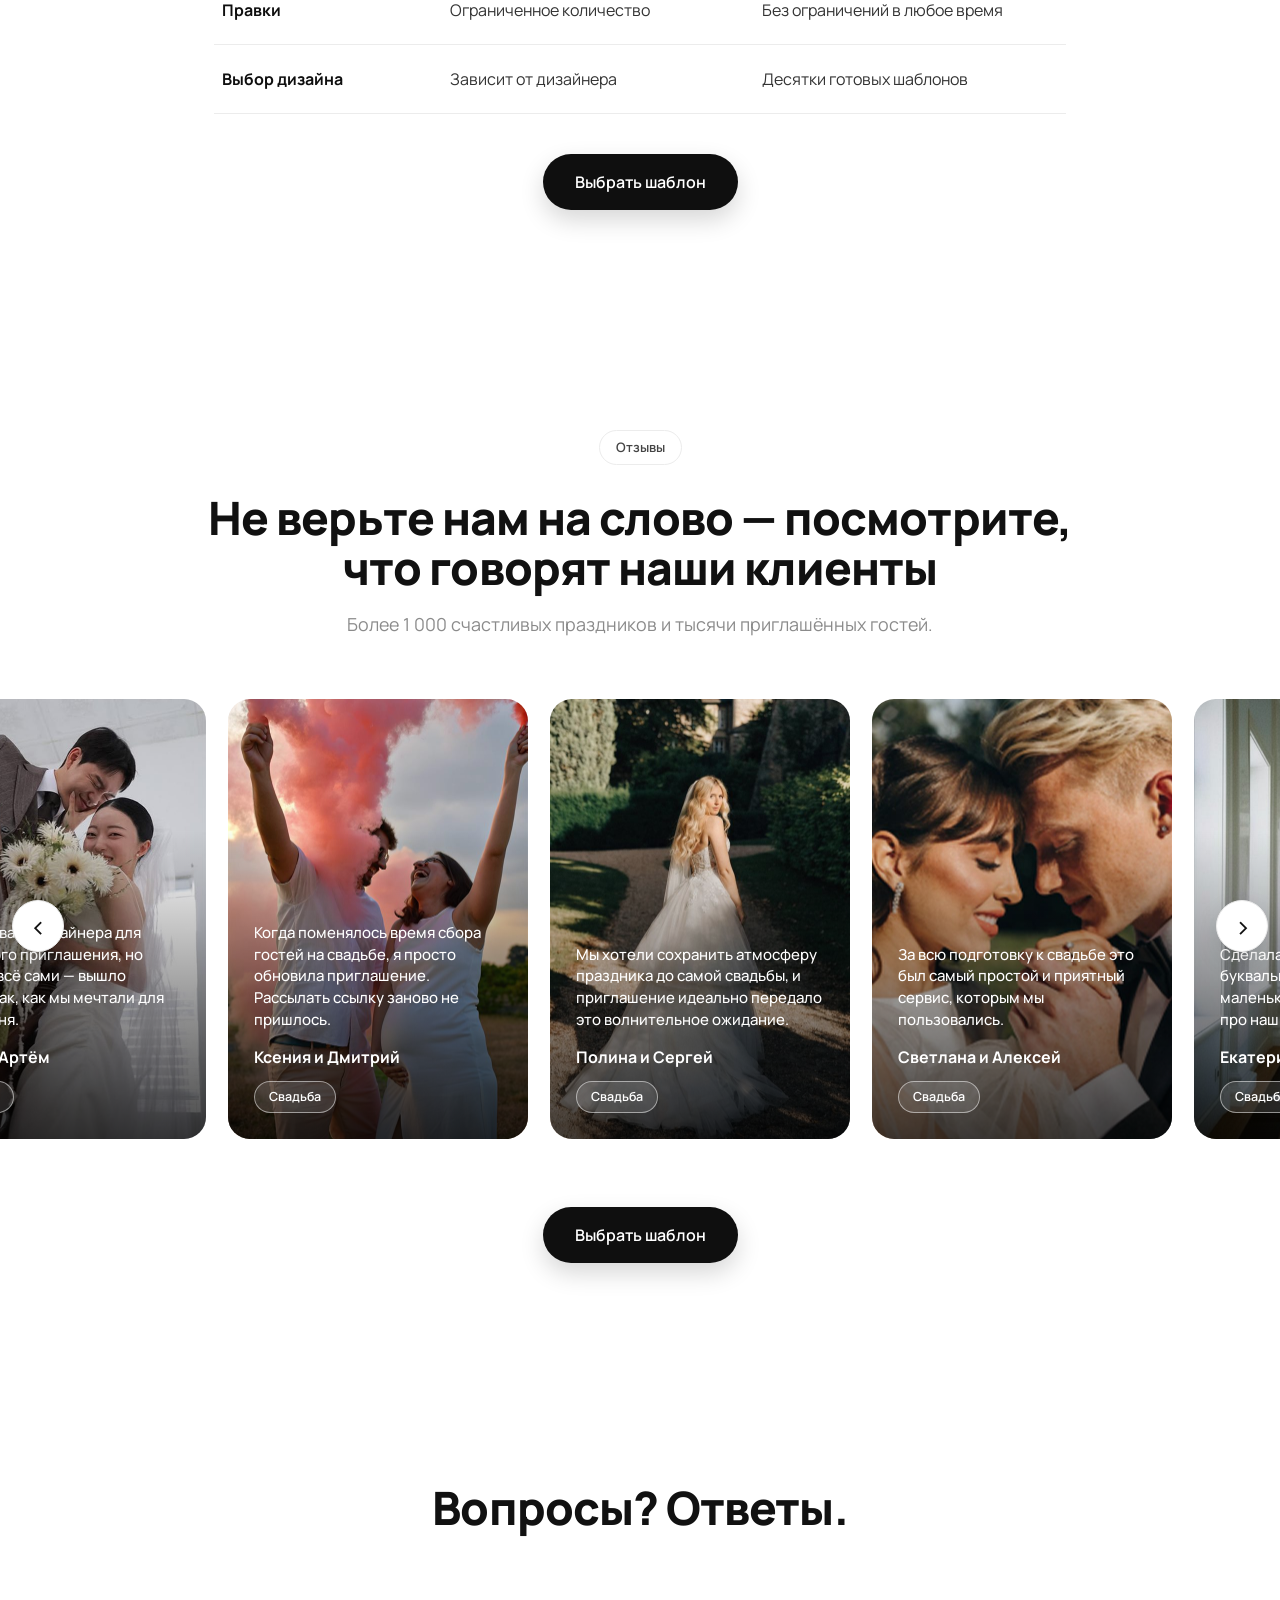
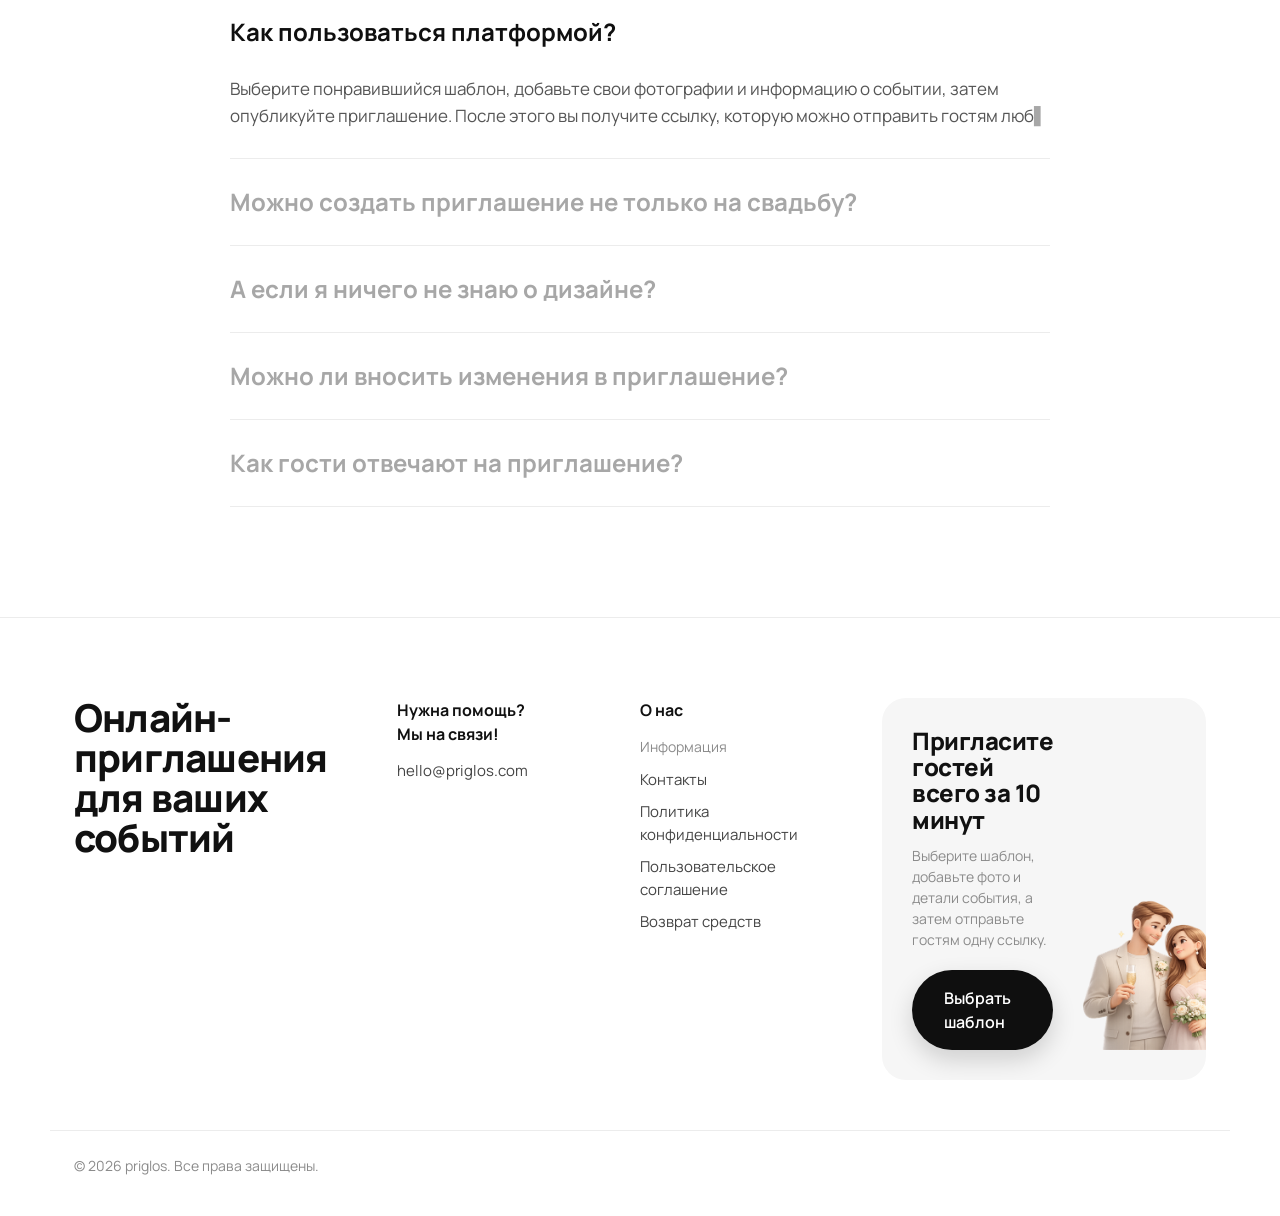
==== commit faaf28f9: "Отзывы: бесконечная лента (клоны набора + wrap), чипы событий -> Свадьба Co-Authored-By: Claude Opus" ====
--- a/index.html
+++ b/index.html
@@ -287,7 +287,7 @@
           <div class="review__body">
             <p class="review__quote">Когда поменялось время сбора гостей на свадьбе, я просто обновила приглашение. Рассылать ссылку заново не пришлось.</p>
             <p class="review__author">Ксения и Дмитрий</p>
-            <span class="chip chip--light">День рождения</span>
+            <span class="chip chip--light">Свадьба</span>
           </div>
         </article>
 
@@ -296,7 +296,7 @@
           <div class="review__body">
             <p class="review__quote">Мы хотели сохранить атмосферу праздника до самой свадьбы, и приглашение идеально передало это волнительное ожидание.</p>
             <p class="review__author">Полина и Сергей</p>
-            <span class="chip chip--light">Гендер-пати</span>
+            <span class="chip chip--light">Свадьба</span>
           </div>
         </article>
 
@@ -314,7 +314,7 @@
           <div class="review__body">
             <p class="review__quote">Сделала свадебное приглашение буквально за полчаса. Получился маленький персональный сайт про наш день.</p>
             <p class="review__author">Екатерина и Иван</p>
-            <span class="chip chip--light">День рождения</span>
+            <span class="chip chip--light">Свадьба</span>
           </div>
         </article>
 
@@ -323,7 +323,7 @@
           <div class="review__body">
             <p class="review__quote">Все гости подтвердили участие в свадьбе прямо через приглашение. Никаких бесконечных переписок и уточнений.</p>
             <p class="review__author">Марина и Павел</p>
-            <span class="chip chip--light">Детский праздник</span>
+            <span class="chip chip--light">Свадьба</span>
           </div>
         </article>
       </div>
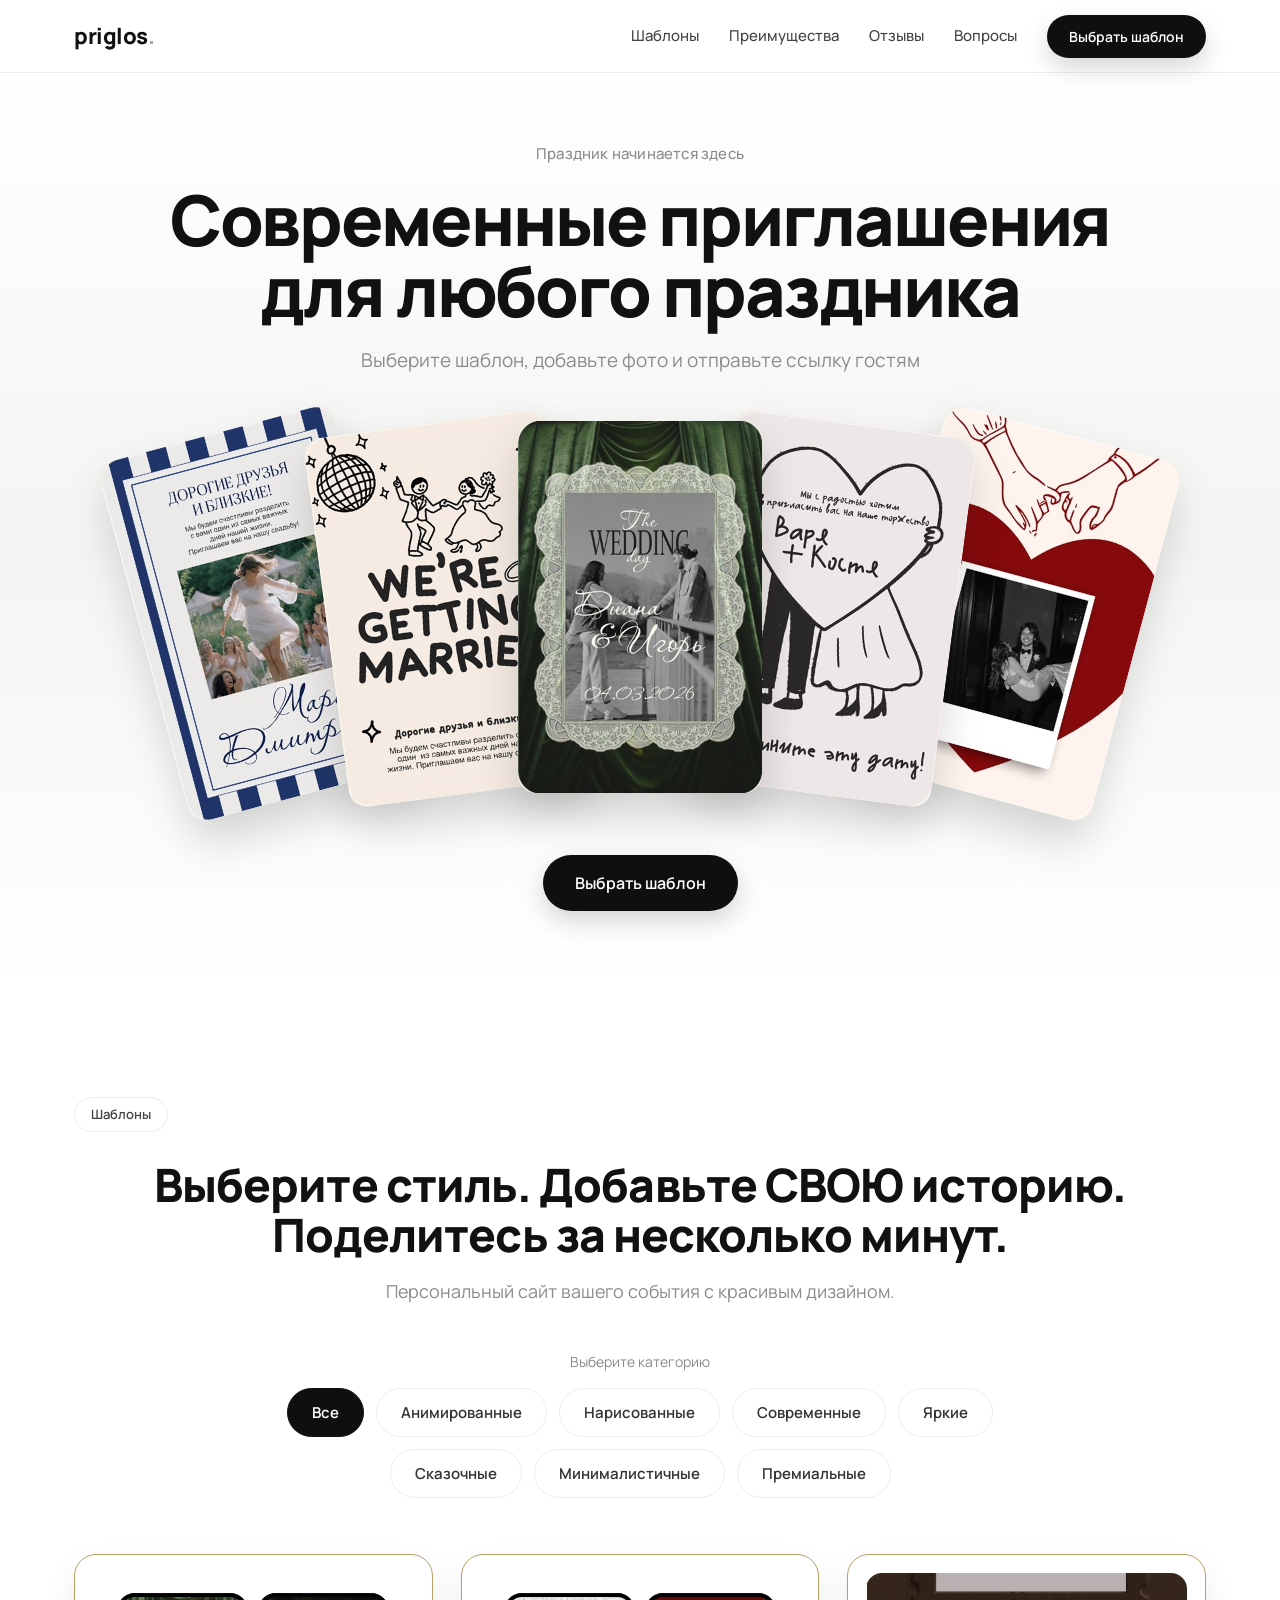
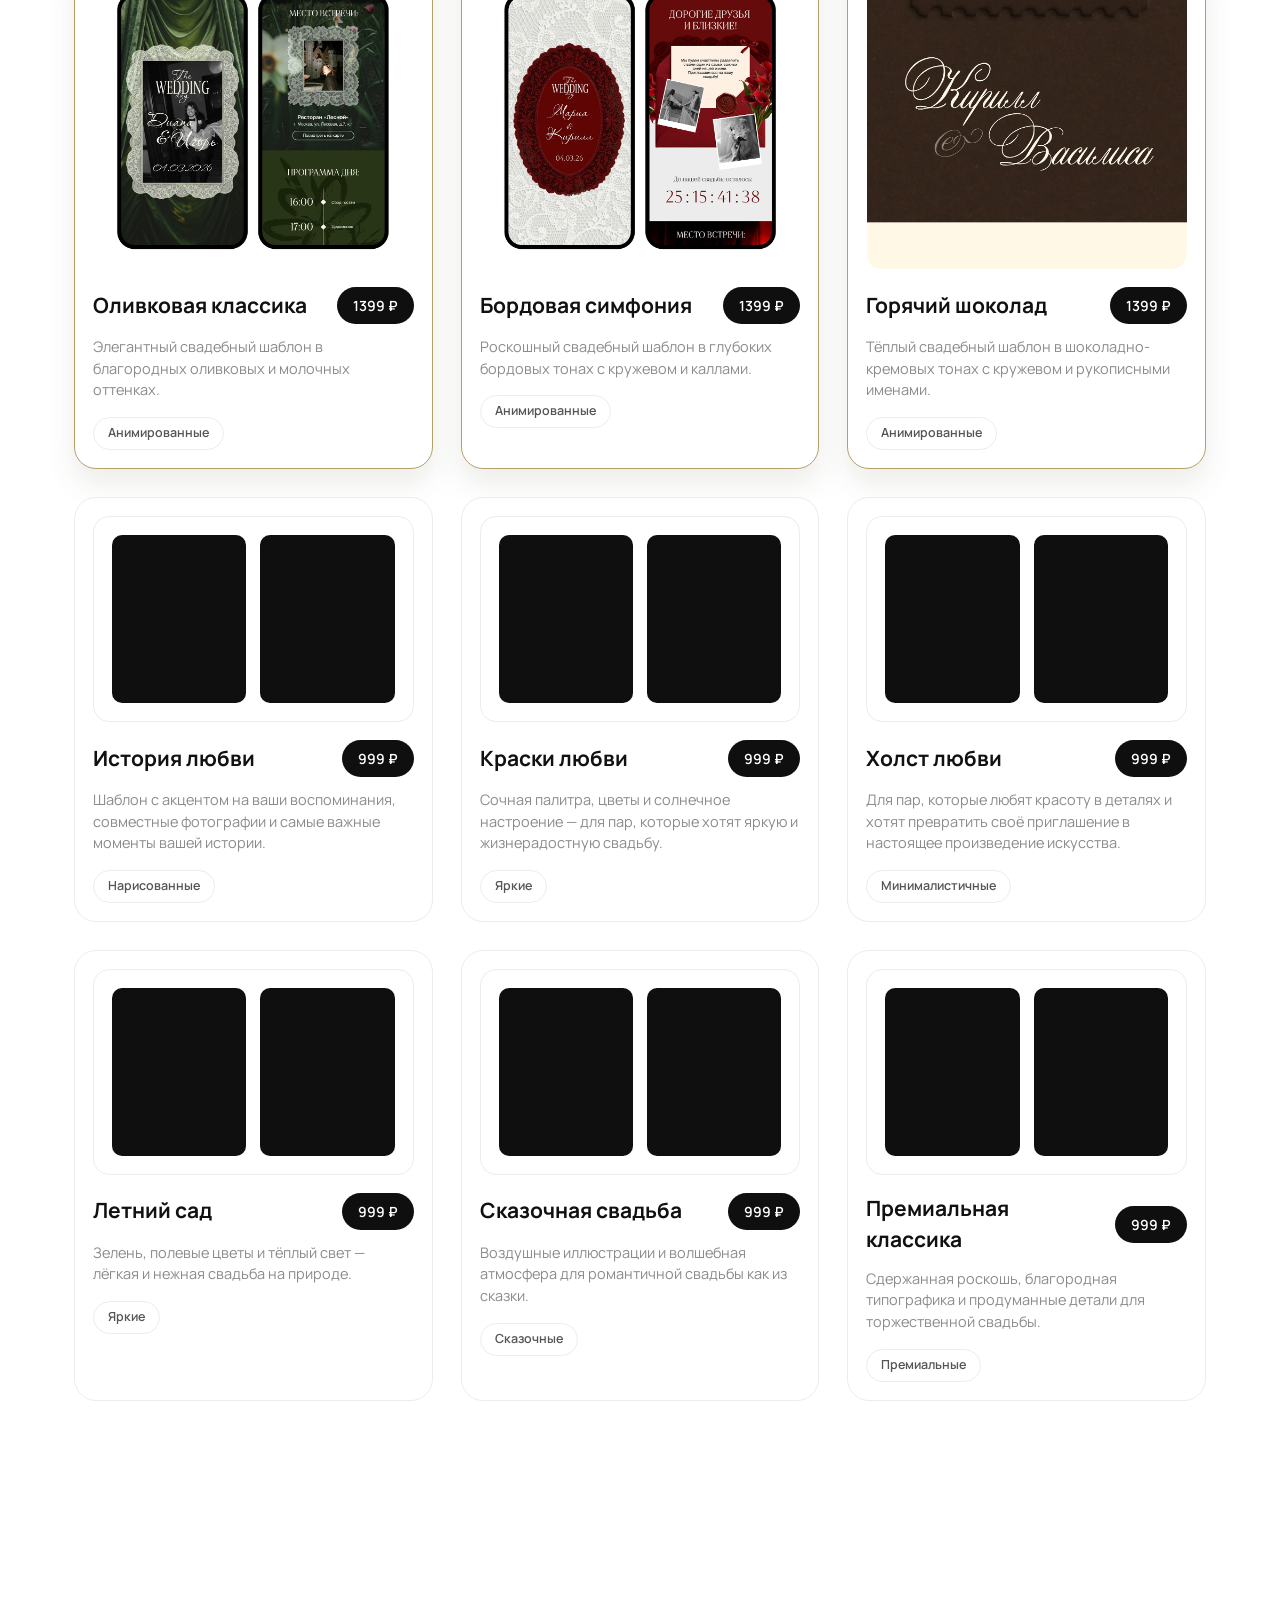
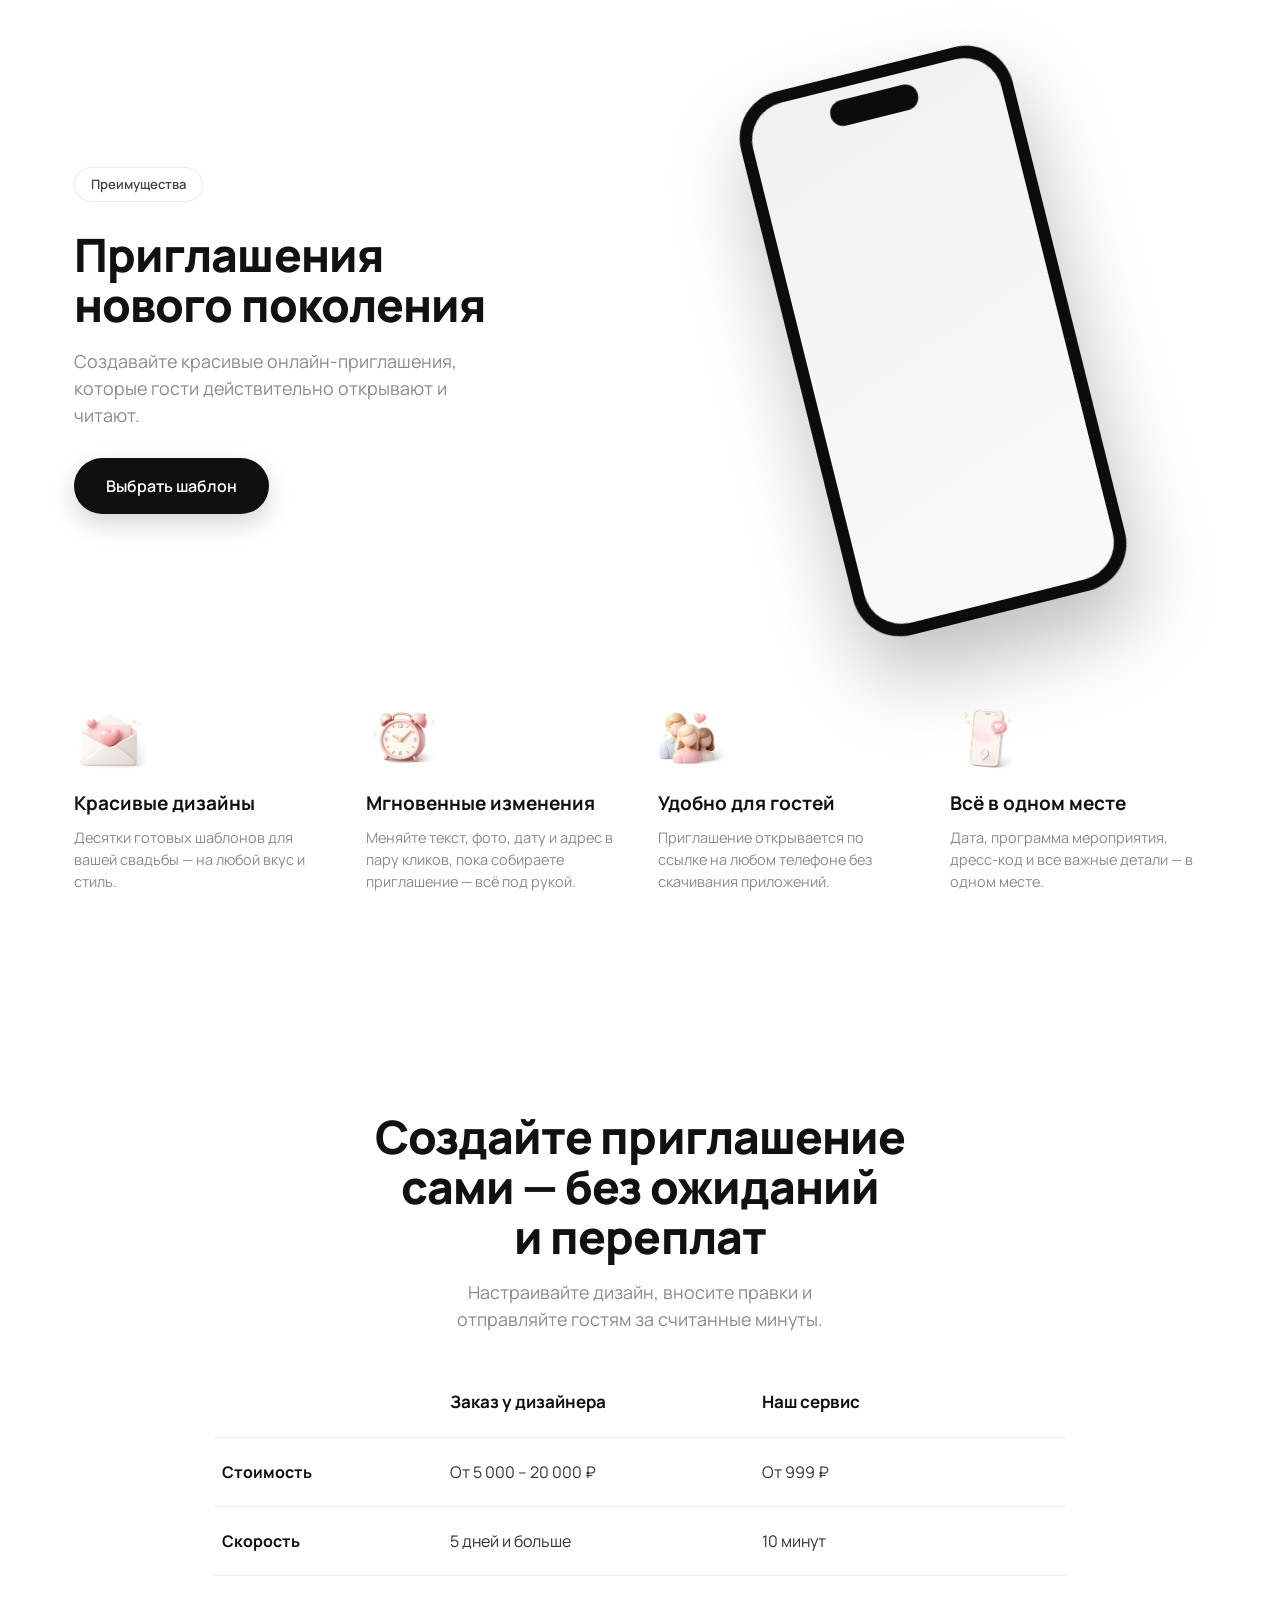
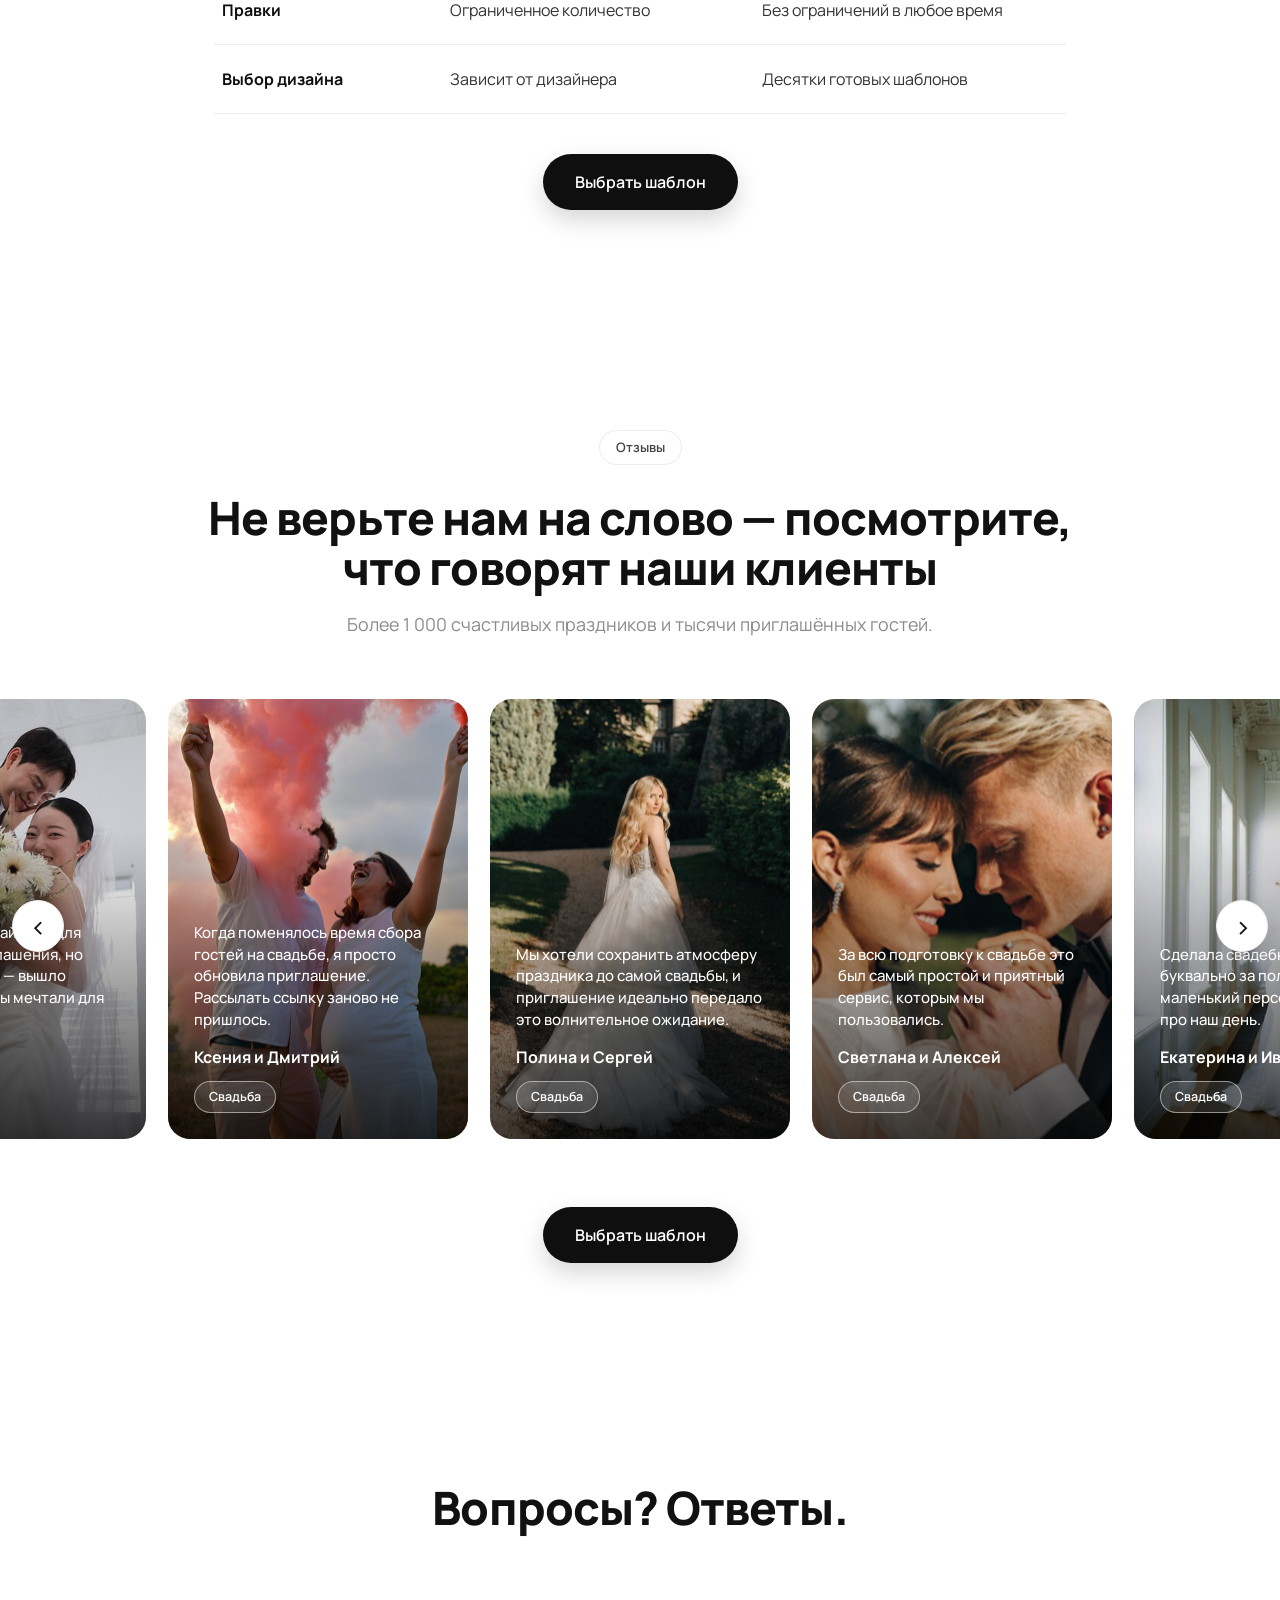
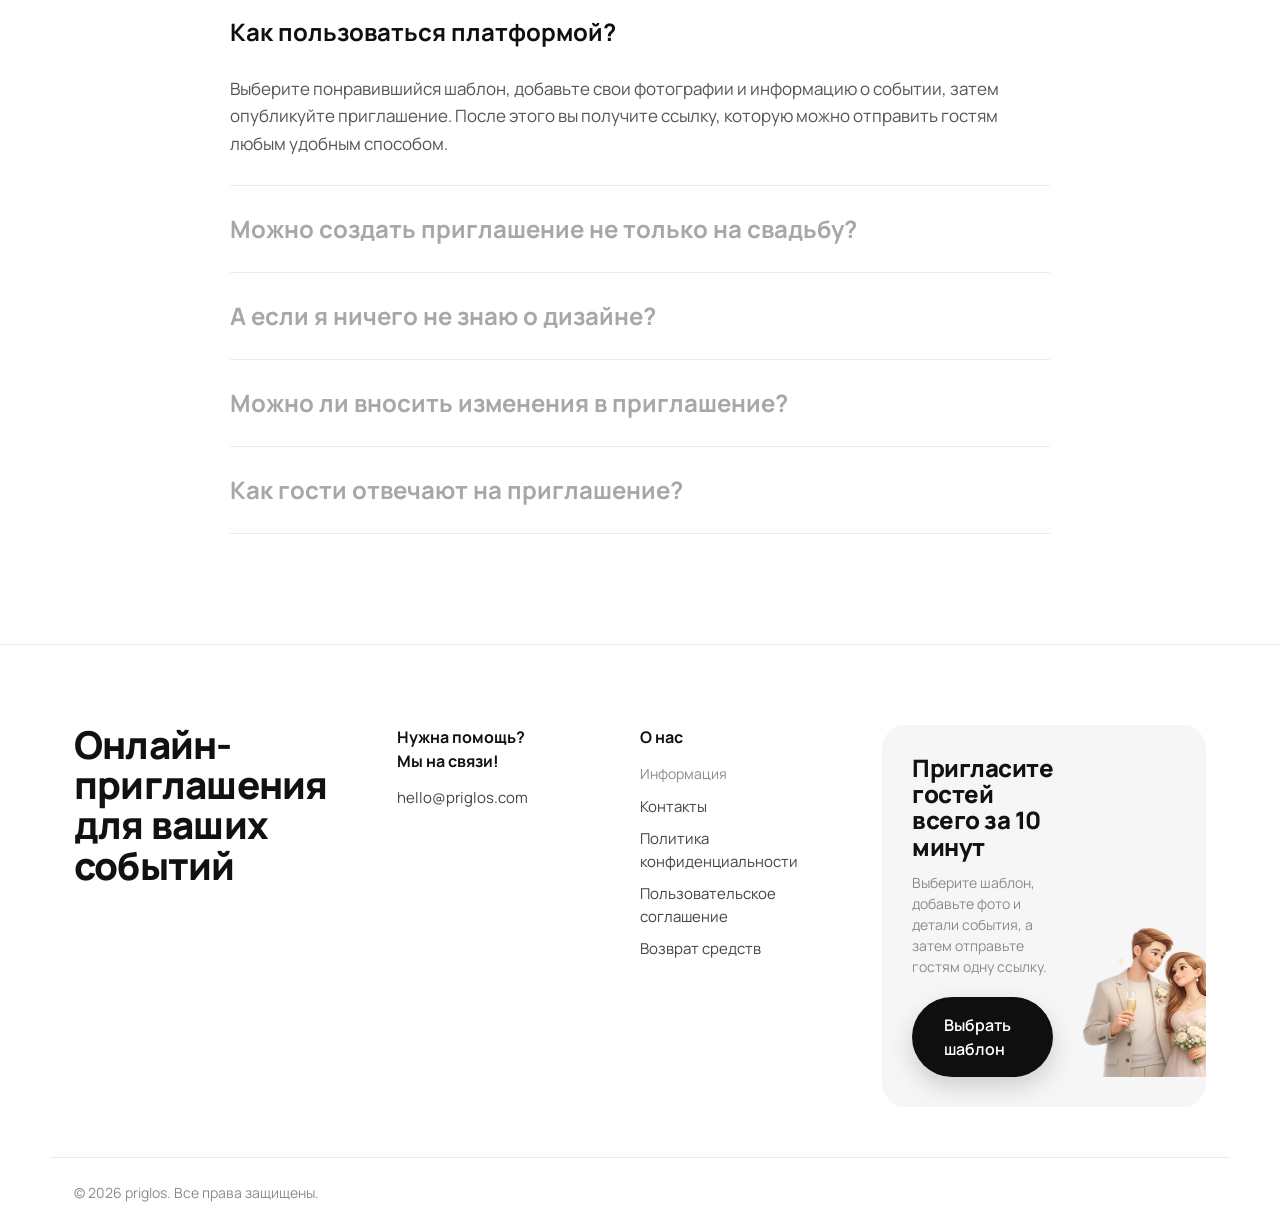
==== commit d10b2cae: "Новый шаблон «Горячий шоколад» (theme choco): задник+оверлеи, шрифты Aurora/SourceSerif, карточка на" ====
--- a/index.html
+++ b/index.html
@@ -90,6 +90,16 @@
           <span class="chip">Анимированные</span>
         </article>
 
+        <article class="card card--feature" data-event="wedding" data-cat="animated" data-theme="choco">
+          <div class="card__preview card__preview--img" style="background-image:url('assets/themes/choco/cover.jpg')"></div>
+          <div class="card__head">
+            <h3 class="card__title">Горячий шоколад</h3>
+            <span class="price">1399 ₽</span>
+          </div>
+          <p class="card__text">Тёплый свадебный шаблон в шоколадно-кремовых тонах с кружевом и рукописными именами.</p>
+          <span class="chip">Анимированные</span>
+        </article>
+
         <!-- серые блоки-плейсхолдеры под будущие шаблоны -->
         <article class="card" data-event="wedding" data-cat="elegant">
           <div class="card__preview">
